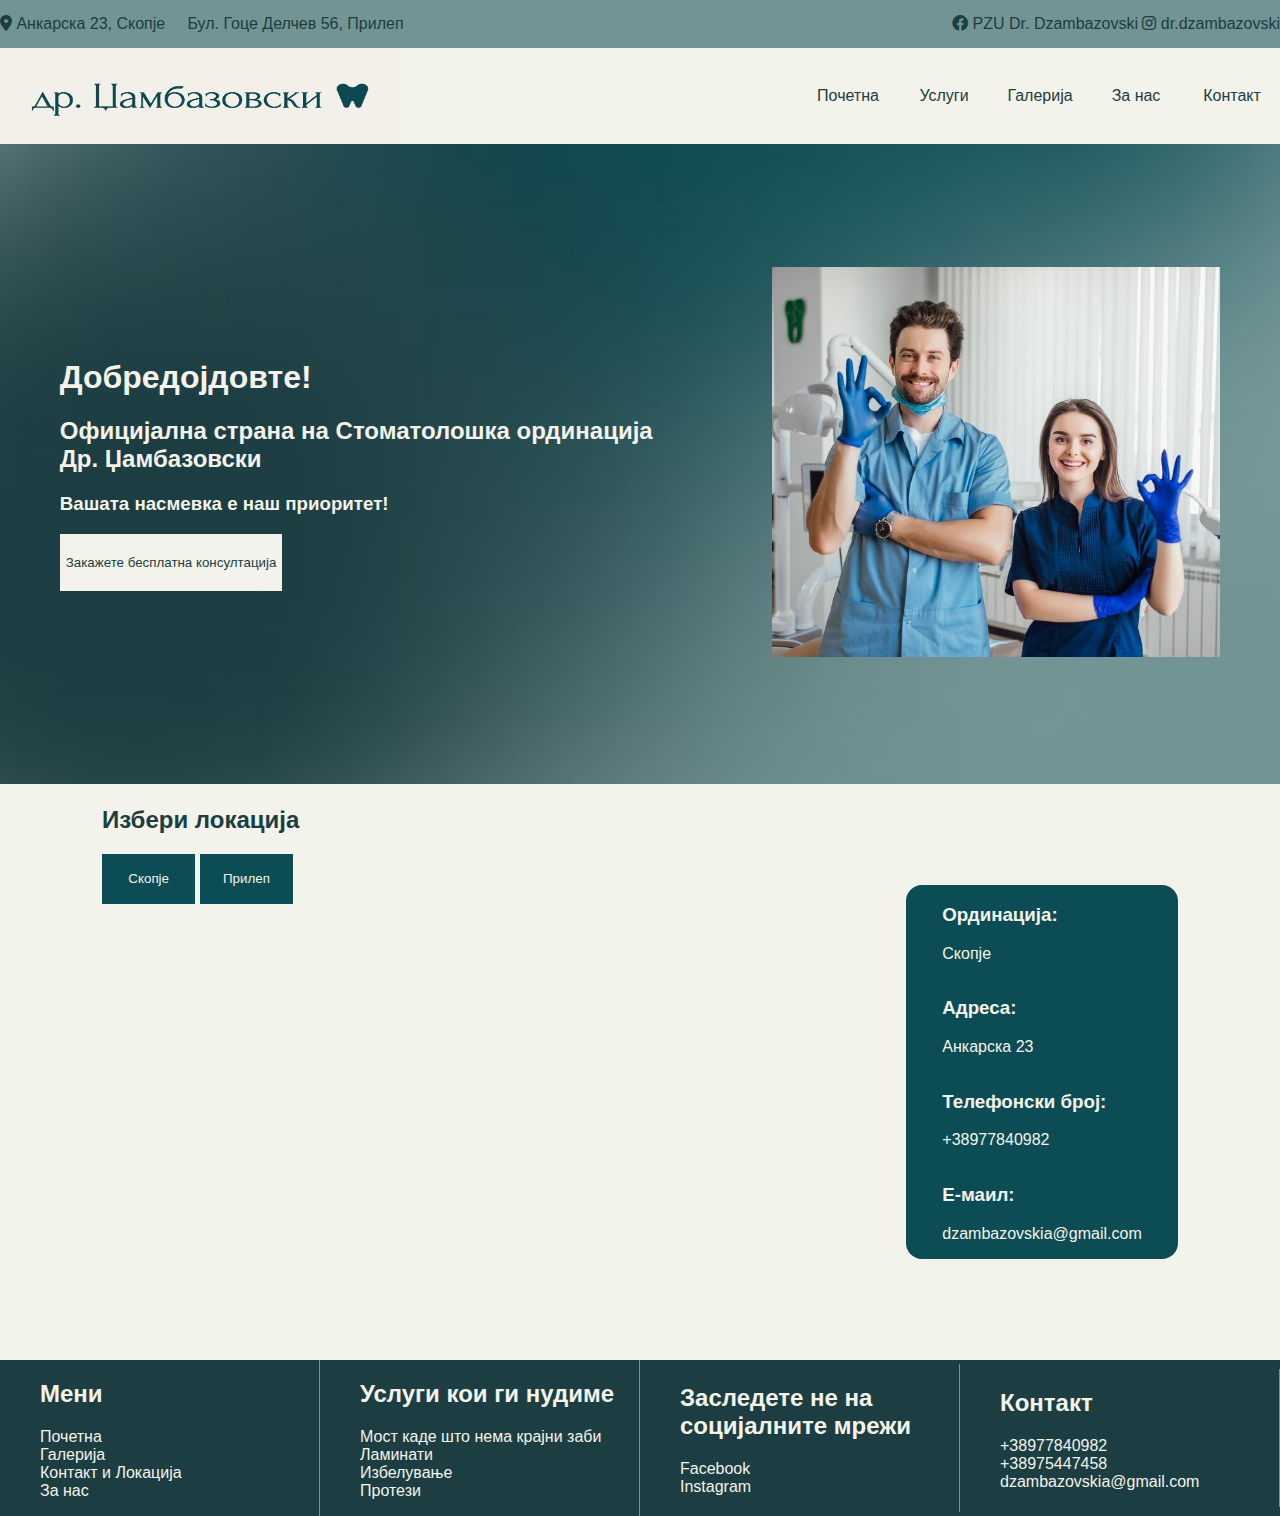
==== index.html @ 30992ef8 "Add files via upload" ====
<!DOCTYPE html>
<html lang="en">
<head>
    <meta charset="UTF-8">
    <title>Др. Џамбазовски</title>
    <meta name="viewport" content="width=device-width, initial-scale=1.0">
    <link rel="stylesheet" href="style/index-stylesheet.css">
    <script src="script/script.js"></script>
    <link href="https://cdnjs.cloudflare.com/ajax/libs/font-awesome/6.0.0/css/all.min.css" rel="stylesheet">

</head>
<body>


<div id="header">

    <div class="top-line">

        <div class="top-line-left">

            <a> <i class="fa-solid fa-location-dot"></i>&nbsp;Анкарска 23, Скопје &nbsp;</a><a> &nbsp; Бул. Гоце Делчев 56, Прилеп</a>
        </div>

        <div class="top-line-right">
            <a href="https://www.facebook.com/p/PZU-Dr-Dzambazovski-100084853701404/?locale=mk_MK" target="_blank"><i class="fab fa-facebook"></i> PZU Dr. Dzambazovski</a>
            <a href="https://www.instagram.com/dr.dzambazovski/" target="_blank"><i class="fab fa-instagram" ></i> dr.dzambazovski</a>
        </div>

    </div>

    <div class="second-line">

        <img src="images/Logo-01.jpg" alt="" id="logo" onclick="openIndex()">


            <div class="hamburger" id="hamburger-icon" onclick="myFunction()"  href="sc:void(0);" >
                <div class="bar"></div>
                <div class="bar"></div>
                <div class="bar"></div>
            </div>


            <ul id="main-nav">
                <li class="main-list"><a href="index.html">Почетна</a></li>
                <li class="main-list" id="uslugi"><a href="services.html">Услуги</a>

                    <ul class="dropdown">
                        <li><a href="uslugi/usluga-1.html">Мост каде што нема крајни заби</a></li>
                        <li><a href="uslugi/usluga-2.html">Ламинати</a></li>
                        <li><a href="uslugi/usluga-3.html">Протези</a></li>
                        <li><a href="uslugi/usluga-4.html">Избелување</a></li>
                    </ul>


                </li>

                <li class="main-list"><a href="gallery.html">Галерија</a></li>
                <li class="main-list"><a href="about.html">За нас</a></li>
                <li class="main-list"><a href="contact.html">Контакт</a></li>

            </ul>

        </div>

        <div id="mobile-menu"></div>

</div>



<div id="home">

    <div class="welcome-container">

        <h1>Добредојдовте!</h1>
        <h2>Официјална страна на Стоматолошка ординација <br> Др. Џамбазовски</h2>
        <h3>Вашата насмевка е наш приоритет!</h3>
        <button class="call-now" onclick="makeCall()">
            <a>Закажете бесплатна консултација</a>
        </button>

    </div>

    <div class="image-container">

        <img src="images/how-long-does-a-dentist-appointment-take.jpg" class="home-image">

    </div>



</div>



<div id="contact">



    <div class="location-container">

        <h2>Избери локација</h2>

        <div class="btn-container">
            <button onclick="locationSK()">Скопје</button>
            <button onclick="locationPP()">Прилеп</button>
        </div>

        <iframe id="sk-frame" src="https://www.google.com/maps/embed?pb=!1m18!1m12!1m3!1d11774.780570472481!2d21.392103736362266!3d41.99795772629826!2m3!1f0!2f0!3f0!3m2!1i1024!2i768!4f13.1!3m3!1m2!1s0x6c0dddbd261fe607%3A0xd615f4221bd98d5e!2z0JTRgC4g0I_QsNC80LHQsNC30L7QstGB0LrQuCAtIERyLiBEemFtYmF6b3Zza2k!5e0!3m2!1smk!2smk!4v1733450276467!5m2!1smk!2smk" width="600" height="450" style="border:0;" allowfullscreen="" loading="lazy" referrerpolicy="no-referrer-when-downgrade"></iframe>
        <iframe id = "pp-frame" src="https://www.google.com/maps/embed?pb=!1m18!1m12!1m3!1d3279.204169083656!2d21.54599161709484!3d41.34402980291249!2m3!1f0!2f0!3f0!3m2!1i1024!2i768!4f13.1!3m3!1m2!1s0x1356ebe0de86137b%3A0x214aff6a3c29fbca!2z0JTRgC4g0I_QsNC80LHQsNC30L7QstGB0LrQuCAtIERyLiBEemFtYmF6b3Zza2k!5e0!3m2!1smk!2smk!4v1733450607750!5m2!1smk!2smk" width="600" height="450" style="border:0;" allowfullscreen="" loading="lazy" referrerpolicy="no-referrer-when-downgrade"></iframe>
    </div>

    <div id="info-sk" class="info" style="display: grid; justify-content: center; align-items: center;">
        <div>
        <h3>Ординација:</h3>
        <p>Скопје</p>
        </div>
        <div>
        <h3>Адреса:</h3>
        <p>Анкарска 23</p>
        </div>
        <div>
        <h3>Телефонски број:</h3>
        <p class="tel" onclick="makeCall()">+38977840982</p>
        </div>
        <div>
        <h3>Е-маил:</h3>
        <p>dzambazovskia@gmail.com</p>
        </div>
    </div>

    <div id="info-pp" class="info" style="display: none; justify-content: center; align-items: center;">
        <div>
            <h3>Ординација:</h3>
            <p>Прилеп</p>
        </div>
        <div>
            <h3>Адреса:</h3>
            <p>Булевар Гоце Делчев 56</p>
        </div>
        <div>
            <h3>Телефонски број:</h3>
            <p class="tel" onclick="makeCall()">+38975447458</p>
        </div>
        <div>
            <h3>Е-маил:</h3>
            <p>dzambazovskia@gmail.com</p>
        </div>
    </div>




</div>

<div id="footer">

    <div class="footer-menu">

        <ul>
            <h2>Мени</h2>
            <li>
                <a href="index.html">Почетна</a>
            </li>
            <li>
                <a href="gallery.html">Галерија</a>
            </li>
            <li>
                <a href="contact.html">Контакт и Локација</a>
            </li>
            <li>
                <a href="about.html">За нас</a>
            </li>
        </ul>
    </div>

    <div class="footer-menu">

        <ul>
            <h2>Услуги кои ги нудиме</h2>
            <li>
                <a href="services/service-1.html">Мост каде што нема крајни заби</a>
            </li>
            <li>
                <a href="services/service-2.html">Ламинати</a>
            </li>
            <li>
                <a href="services/service-4.html">Избелување</a>
            </li>
            <li>
                <a href="services/service-3.html">Протези</a>
            </li>
        </ul>

    </div>

    <div class="footer-menu">

        <ul>
            <h2>Заследете не на <br>социјалните мрежи</h2>
            <li>
                <a href="https://www.facebook.com/p/PZU-Dr-Dzambazovski-100084853701404/?locale=mk_MK" target="_blank">Facebook</a>
            </li>
            <li>
                <a href="https://www.instagram.com/dr.dzambazovski/" target="_blank">Instagram</a>
            </li>
        </ul>
    </div>

    <div class="footer-menu">

        <ul>
            <h2>Контакт</h2>
            <li onclick="makeCall()">
                +38977840982
            </li>
            <li onclick="makeCall()">
                +38975447458
            </li>
            <li>
                dzambazovskia@gmail.com
            </li>
        </ul>
    </div>

</div>


</body>
</html>
---- style/index-stylesheet.css ----
body{
    margin:0;
    border: 0;
    padding:0;

    font-family:   'Arial', sans-serif;
}

#header{
    width: 100%;
    position: sticky;
    z-index: 1000;
    display: flex;
    flex-direction: column;
    height: 9em;
    top: 0;
}

#mobile-menu{
    display: none;
}

.top-line{
    height: 3em;
    display: flex;
    justify-content: space-between;
    align-items: center;
    background-color: #729494;
    color: #1C3D41;
}
.top-line a{
    color: #1C3D41;
    text-decoration: none;
    cursor: pointer;
}
.top-line a:visited{
    color: #1C3D41;
}

.second-line{
    display: flex;
    flex-direction: row;
    justify-content: space-between;
    height: 6em;
    background-color: #f3f3eb;
}

#logo{
    width: 25em;
    height: auto;
}


#main-nav{
    margin: 0;
    padding: 0;
    display: flex;
    flex-direction: row;
    align-items: center;
    justify-content: center;
    list-style: none;
    flex-wrap: wrap;
    height: 100%;
    width: 30em;

}

.main-list{
    flex: 1;
    height: 100%;
    display: flex;
    flex-wrap: wrap;
    align-items: center;
    justify-content: center;
    text-align: center;
}

.main-list:hover{
    background-color: #729494;
}

.main-list a{
    flex: 1;
    display: flex;
    align-items: center;
    justify-content: center;
    text-decoration: none;
    color: #1C3D41;
    height: 100%;
}
.dropdown{
    display: none;
}

.hamburger{
    display: none;
    cursor: pointer;
}

#home{
    width: 100%;
    height: 40em;
    display: flex;
    justify-content: space-around;
    align-items: center;
    background-image: url("../images/5.jpg");
    background-repeat: no-repeat;
    background-size: cover;
    color: #f3f3eb;
}

.home-image{
    width: 28em;
    height: auto;
}

.call-now{
    height: 4.3em;
    background-color: #f3f3eb;
    cursor: pointer;
    border: none;
}

.call-now a{
    color: #1C3D41;
    text-decoration: none;
}
.call-now:hover{
    background-color: #729494;
}

#contact{
    height: 36em;
    display: flex;
    justify-content: space-around;
    align-items: center;
    background-color: #f3f3eb;
    color: #1C3D41;
}

.info{
    display: flex;
    flex-direction: column;
    align-items: center;
    background-color: #0c4c54;
    width: 17em;
    color: #f3f3eb;
    border-radius: 1em;
}

.btn-container button{
    border: none;
    background-color: #0c4c54;
    color: #f3f3eb;
    height: 3.8em;
    width: 7em;
}
.btn-container button:hover{
    background-color: #729494;
}

#footer{
    width: 100%;
    height: auto;
    display: flex;
    align-items: center;
    flex-direction: row;
    background-color: #1C3D41;
    flex-wrap: wrap;

}

.footer-menu{
    color: #f3f3eb;
    flex: 1;
    height: 100%;
    border-right: 1px solid #729494;
}

.footer-menu ul{
    list-style: none;
}

#footer a{
    color: #f3f3eb;
    text-decoration: none;
    cursor: pointer;
}
#footer a:visited{
    color: #f3f3eb;
}


@media(max-width: 767px) {
    .image-container{
        display: none;
    }

    .top-line-right{
        display: flex;
        flex-direction: column;
        align-items: end;
    }

    .top-line-left{
        display: flex;
        flex-direction: column;
        justify-content: center;
        align-items: start;
        font-size: 0.9em;
    }

    .top-line a{
        font-weight: bold;
        font-size: 0.8em;
    }



    #home{
        display: flex !important;
        justify-content: center !important;
        align-items: center !important;
        height: 35em;
    }

    .welcome-container{
        padding-left: 2em;
    }

    #contact{
        display: flex;
        flex-direction: column;
        justify-content: start;
        align-items: center;
        height: 40em;
    }

    .second-line{
        position: relative;
        display: flex;
        flex-direction: row;
        align-items: center;
        justify-content: space-between;
    }

    #main-nav{
        display: none;
    }

    .main-list:hover{
        background-color: #f3f3eb;
    }

    #logo{
        width: 20em;
        height: auto;
    }

    .hamburger{
        display: flex;
        align-items: center;
        justify-content: center;
        flex-direction: column;
        height: 3em;
        width: 3em;
        color: #1C3D41;
        margin-right: 1em;
    }

    .hamburger .bar {
        width: 30px;
        height: 3px;
        background-color: #333;
        margin: 5px 0;
    }



    #info-sk{

        grid-template-columns: repeat(2, 1fr) !important;
        height: 15em;
        width: 90%;

    }

    #info-sk div{
        flex: 1;
        font-size: 0.9em;
        display: flex;
        align-items: center;
        justify-content: center;
        flex-direction: column;
    }

    #info-pp{
        grid-template-columns: repeat(2, 1fr) !important;
        height: 15em;
        width: 90%;

    }

    .info p{
        color: #f3f3eb;
    }

    .info p:visited{
        color: #f3f3eb;
    }

    #info-pp div{
        flex: 1;
        font-size: 0.9em;
        display: flex;
        align-items: center;
        justify-content: center;
        flex-direction: column;
    }


    iframe{
        height: 10em;
        width: 100%;
    }

    .location-container{
        height: 20em;
        width: 90%;
    }
    
}

@media (max-width: 970px) {

    #footer{
        height: 44em;
        display: flex !important;
        flex-direction: column !important;
        flex-wrap: wrap;
        align-items: center !important;
    }

    .footer-menu{
        flex: 1;
        width: 100%;
        display: flex;
        flex-direction: column;
        justify-content: center;
        align-items: start;
    }
}
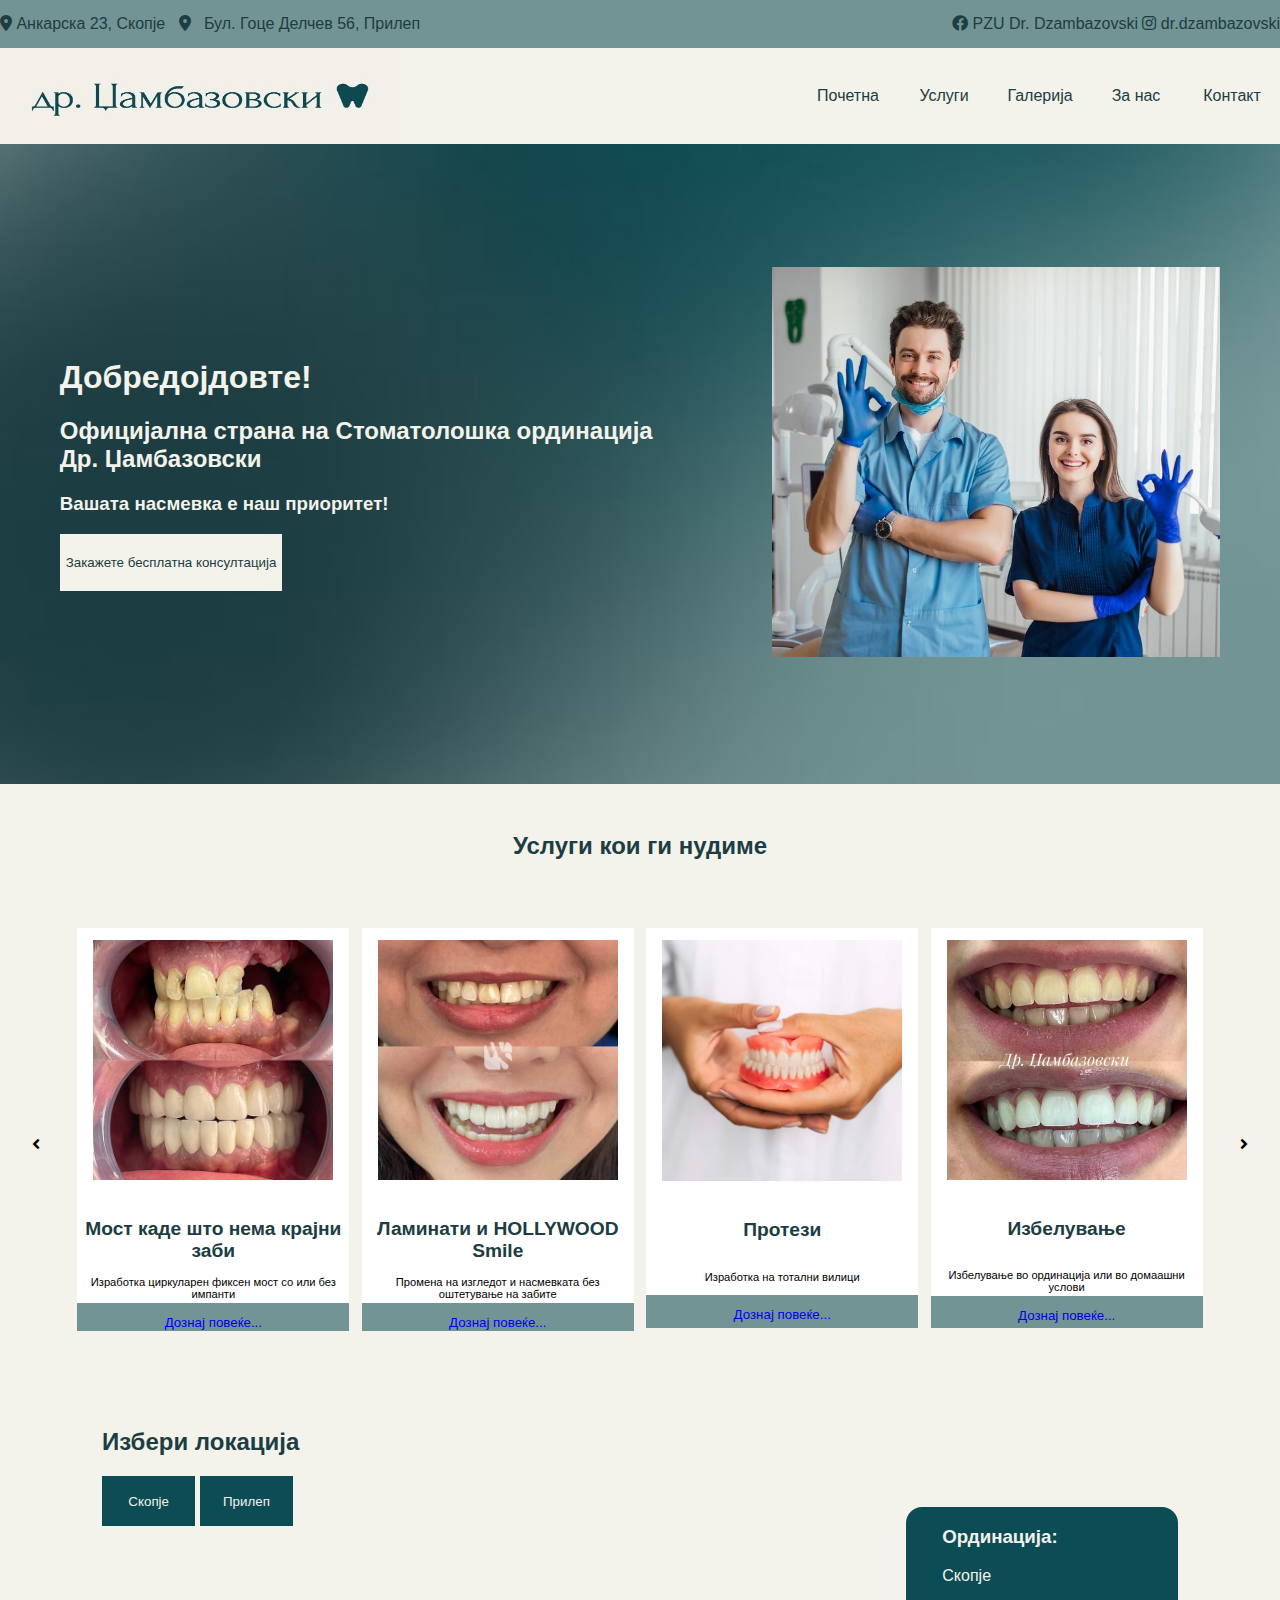
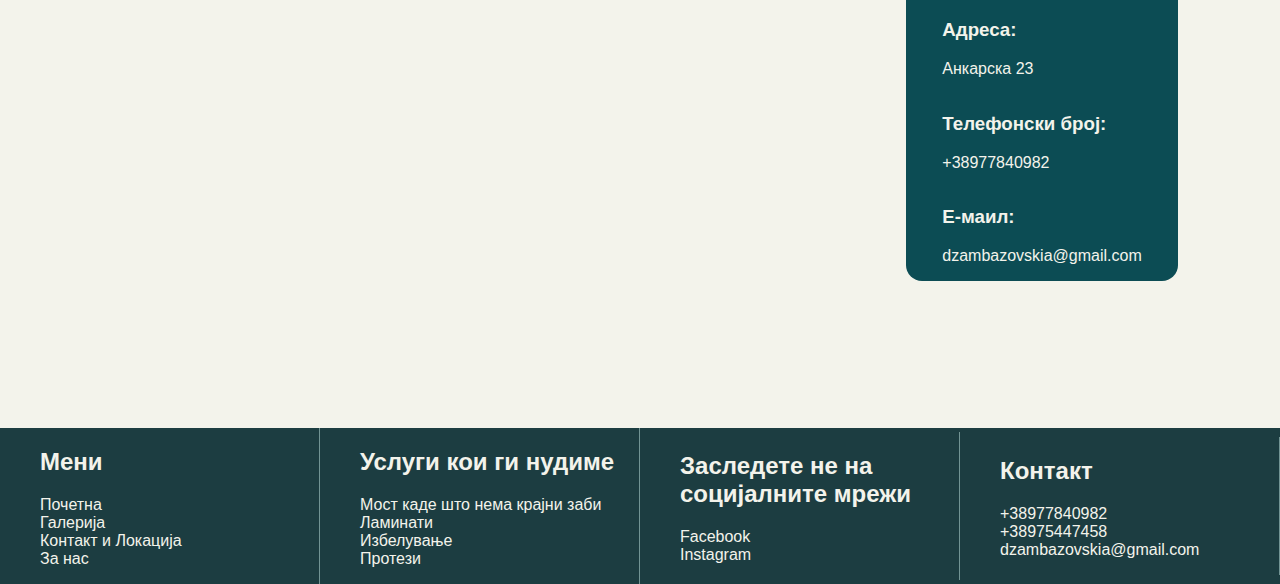
==== commit dfaebf8a: "Add files via upload" ====
--- a/index.html
+++ b/index.html
@@ -7,6 +7,7 @@
     <link rel="stylesheet" href="style/index-stylesheet.css">
     <script src="script/script.js"></script>
     <link href="https://cdnjs.cloudflare.com/ajax/libs/font-awesome/6.0.0/css/all.min.css" rel="stylesheet">
+    <link rel="stylesheet" href="https://cdnjs.cloudflare.com/ajax/libs/font-awesome/5.15.4/css/all.min.css" />
 
 </head>
 <body>
@@ -18,7 +19,7 @@
 
         <div class="top-line-left">
 
-            <a> <i class="fa-solid fa-location-dot"></i>&nbsp;Анкарска 23, Скопје &nbsp;</a><a> &nbsp; Бул. Гоце Делчев 56, Прилеп</a>
+            <a> <i class="fa-solid fa-location-dot"></i>&nbsp;Анкарска 23, Скопје &nbsp;</a><a> <i class="fa-solid fa-location-dot"></i> &nbsp; Бул. Гоце Делчев 56, Прилеп</a>
         </div>
 
         <div class="top-line-right">
@@ -45,10 +46,10 @@
                 <li class="main-list" id="uslugi"><a href="services.html">Услуги</a>
 
                     <ul class="dropdown">
-                        <li><a href="uslugi/usluga-1.html">Мост каде што нема крајни заби</a></li>
-                        <li><a href="uslugi/usluga-2.html">Ламинати</a></li>
-                        <li><a href="uslugi/usluga-3.html">Протези</a></li>
-                        <li><a href="uslugi/usluga-4.html">Избелување</a></li>
+                        <li><a href="services/service-1.html">Мост каде што нема крајни заби</a></li>
+                        <li><a href="services/service-2.html">Ламинати</a></li>
+                        <li><a href="services/service-3.html">Протези</a></li>
+                        <li><a href="services/service-4.html">Избелување</a></li>
                     </ul>
 
 
@@ -92,6 +93,47 @@
 </div>
 
 
+<div id="index-sercives">
+
+    <h2>Услуги кои ги нудиме</h2>
+
+    <div id="services-wrapper">
+        <i id="left" class="fa-solid  fas fa-angle-left"></i>
+    <div id="services-container">
+
+        <div class="card">
+            <img src="images/most.jpg">
+            <h2>Мост каде што нема крајни заби</h2>
+            <p>Изработка циркуларен фиксен мост со или без импанти</p>
+            <button><a href="services/service-1.html">Дознај повеќе...</a></button>
+        </div>
+
+        <div class="card">
+            <img src="images/laminati.jpg">
+            <h2>Ламинати и HOLLYWOOD Smile</h2>
+            <p>Промена на изгледот и насмевката без оштетување на забите</p>
+            <button><a  href="services/service-2.html">Дознај повеќе...</a></button>
+        </div>
+
+        <div class="card">
+            <img src="images/vilica.png">
+            <h2>Протези</h2>
+            <p>Изработка на тотални вилици</p>
+            <button><a  href="services/service-3.html">Дознај повеќе...</a></button>
+        </div>
+
+        <div class="card">
+            <img src="images/izbeluvanje.jpg">
+            <h2>Избелување</h2>
+            <p>Избелување во ординација или во домаашни услови</p>
+            <button><a  href="services/service-4.html">Дознај повеќе...</a></button>
+        </div>
+
+        </div>
+        <i id="right" class="fa-solid fas fa-angle-right"></i>
+    </div>
+</div>
+
 
 <div id="contact">
 
--- a/style/index-stylesheet.css
+++ b/style/index-stylesheet.css
@@ -133,12 +133,13 @@
 }
 
 #contact{
-    height: 36em;
+    height: auto;
     display: flex;
     justify-content: space-around;
     align-items: center;
     background-color: #f3f3eb;
     color: #1C3D41;
+    padding-bottom: 3em;
 }
 
 .info{
@@ -231,13 +232,7 @@
         padding-left: 2em;
     }
 
-    #contact{
-        display: flex;
-        flex-direction: column;
-        justify-content: start;
-        align-items: center;
-        height: 40em;
-    }
+
 
     .second-line{
         position: relative;
@@ -249,6 +244,18 @@
 
     #main-nav{
         display: none;
+    }
+
+    .main-list{
+        width: 100%;
+        display: flex;
+        justify-content: center;
+        align-items: center;
+        flex-wrap: wrap;
+    }
+    .main-list a{
+        flex: 1;
+        width: 100%;
     }
 
     .main-list:hover{
@@ -280,57 +287,7 @@
 
 
 
-    #info-sk{
-
-        grid-template-columns: repeat(2, 1fr) !important;
-        height: 15em;
-        width: 90%;
-
-    }
-
-    #info-sk div{
-        flex: 1;
-        font-size: 0.9em;
-        display: flex;
-        align-items: center;
-        justify-content: center;
-        flex-direction: column;
-    }
-
-    #info-pp{
-        grid-template-columns: repeat(2, 1fr) !important;
-        height: 15em;
-        width: 90%;
-
-    }
-
-    .info p{
-        color: #f3f3eb;
-    }
-
-    .info p:visited{
-        color: #f3f3eb;
-    }
-
-    #info-pp div{
-        flex: 1;
-        font-size: 0.9em;
-        display: flex;
-        align-items: center;
-        justify-content: center;
-        flex-direction: column;
-    }
-
-
-    iframe{
-        height: 10em;
-        width: 100%;
-    }
-
-    .location-container{
-        height: 20em;
-        width: 90%;
-    }
+
     
 }
 
@@ -352,6 +309,181 @@
         justify-content: center;
         align-items: start;
     }
-}
-
-
+
+    #info-sk{
+        grid-template-columns: repeat(2, 1fr) !important;
+        height: 10em;
+        width: 90%;
+    }
+
+    .info h3{
+        font-size: 1.2em;
+        margin: 0;
+        padding: 0;
+    }
+
+    #info-sk div{
+        flex: 1;
+        font-size: 0.9em;
+        display: flex;
+        align-items: center;
+        justify-content: center;
+        flex-direction: column;
+    }
+
+    #info-pp{
+        grid-template-columns: repeat(2, 1fr) !important;
+        height: 10em;
+        width: 90%;
+
+    }
+
+    .info p{
+        color: #f3f3eb;
+        margin: 6px 0 6px 0;
+        padding: 0;
+        font-size: 0.95em;
+    }
+
+    .info p:visited{
+        color: #f3f3eb;
+    }
+
+    #info-pp div{
+        flex: 1;
+        font-size: 0.9em;
+        display: flex;
+        align-items: center;
+        justify-content: center;
+        flex-direction: column;
+    }
+
+
+    iframe{
+        height: 10em;
+        width: 100%;
+    }
+
+    .location-container{
+        height: 20em;
+        width: 90%;
+    }
+
+    #contact{
+        display: flex;
+        flex-direction: column;
+        justify-content: start;
+        align-items: center;
+        height: 40em;
+        padding-bottom: 0;
+    }
+}
+
+/*Uslugi index*/
+
+#index-sercives{
+    height: auto;
+    width: 100%;
+    background-color: #f3f3eb;
+    display: flex;
+    flex-direction: column;
+    align-items: center;
+}
+
+#services-container{
+    display: grid;
+    grid-template-columns: repeat(4,1fr);
+    place-items: center;
+    width: 100%;
+    margin-top: 3em;
+    margin-bottom: 5em;
+    place-items: center;
+}
+
+#index-sercives h2{
+    margin-top: 2em;
+    width: 100%;
+    text-align: center;
+    color: #1C3D41;
+}
+
+#services-wrapper{
+    width: 100%;
+    display: flex;
+    flex-direction: row;
+    justify-content: space-around;
+    align-items: center;
+}
+
+
+.card{
+    width: 17em;
+    height: 25em;
+    background-color: white;
+    display: flex;
+    flex-direction: column;
+    align-items: center;
+}
+
+.card img{
+    padding-top: 12px;
+    width: 15em;
+    height: auto;
+}
+
+.card h2{
+    height: 1.6em;
+    font-size: 1.2em;
+    text-align: center;
+}
+
+.card p{
+    font-size: 0.7em;
+    height: 1.4em;
+    text-align: center;
+    padding: 0 3px 0 3px;
+}
+
+.card a{
+    text-decoration: none;
+    width: 100%;
+    height: 100%;
+    flex: 1;
+    text-align: center;
+    padding-top: 0.8em;
+}
+
+.card a:visited{
+    color: white;
+}
+
+.card button{
+    bottom: 0;
+    width: 100%;
+    height: 3em;
+    border: none;
+    background-color: #729494;
+    color: white;
+    cursor: pointer;
+    display: flex;
+    flex-wrap: wrap;
+}
+
+#left{
+    width: 5em;
+    display: flex;
+    align-items: center;
+    justify-content: center;
+}
+#right{
+    width: 5em;
+    display: flex;
+    align-items: center;
+    justify-content: center;
+}
+
+
+
+
+
+
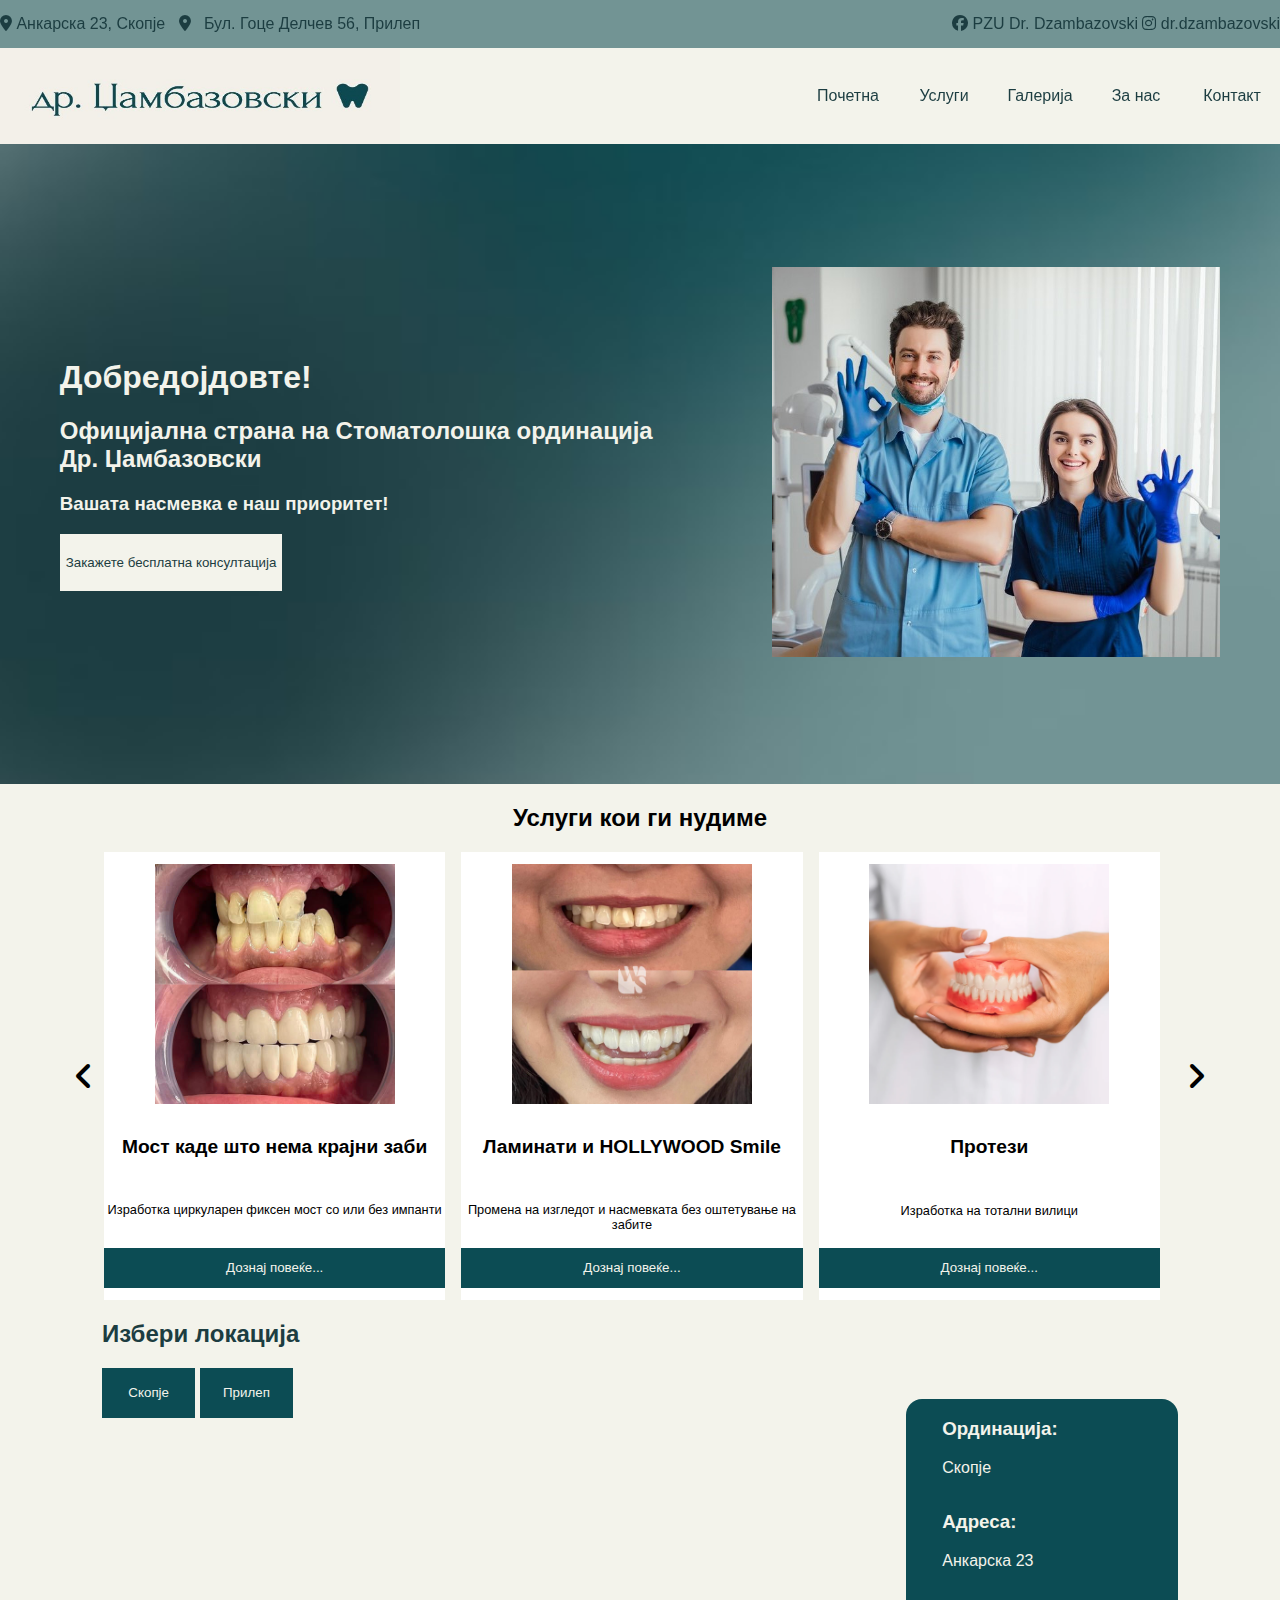
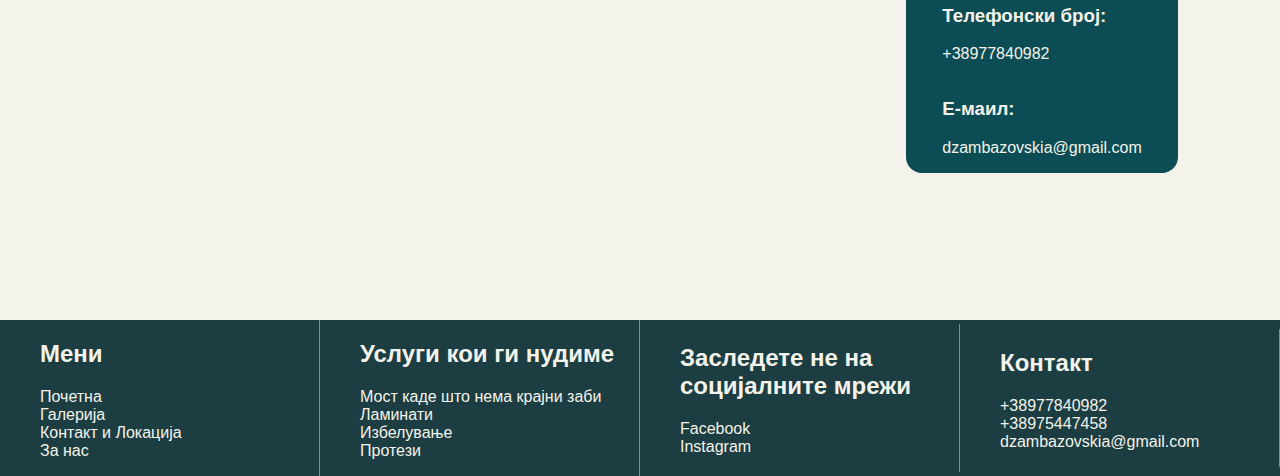
==== commit b737a238: "Add files via upload" ====
--- a/index.html
+++ b/index.html
@@ -8,6 +8,8 @@
     <script src="script/script.js"></script>
     <link href="https://cdnjs.cloudflare.com/ajax/libs/font-awesome/6.0.0/css/all.min.css" rel="stylesheet">
     <link rel="stylesheet" href="https://cdnjs.cloudflare.com/ajax/libs/font-awesome/5.15.4/css/all.min.css" />
+    <link rel="stylesheet" href="https://cdnjs.cloudflare.com/ajax/libs/font-awesome/6.5.1/css/all.min.css">
+
 
 </head>
 <body>
@@ -98,9 +100,9 @@
     <h2>Услуги кои ги нудиме</h2>
 
     <div id="services-wrapper">
-        <i id="left" class="fa-solid  fas fa-angle-left"></i>
-    <div id="services-container">
-
+        <i id="left" class="fa-solid  fas fa-angle-left" onclick="moveCarousel('left')"></i>
+
+        <div class="services-list">
         <div class="card">
             <img src="images/most.jpg">
             <h2>Мост каде што нема крајни заби</h2>
@@ -128,9 +130,10 @@
             <p>Избелување во ординација или во домаашни услови</p>
             <button><a  href="services/service-4.html">Дознај повеќе...</a></button>
         </div>
-
-        </div>
-        <i id="right" class="fa-solid fas fa-angle-right"></i>
+        </div>
+
+
+        <i id="right" class="fa-solid fas fa-angle-right" onclick="moveCarousel('right')"></i>
     </div>
 </div>
 
--- a/style/index-stylesheet.css
+++ b/style/index-stylesheet.css
@@ -382,108 +382,109 @@
 /*Uslugi index*/
 
 #index-sercives{
-    height: auto;
-    width: 100%;
+    width: 100%;
+    height: auto;
     background-color: #f3f3eb;
     display: flex;
     flex-direction: column;
-    align-items: center;
-}
-
-#services-container{
-    display: grid;
-    grid-template-columns: repeat(4,1fr);
-    place-items: center;
-    width: 100%;
-    margin-top: 3em;
-    margin-bottom: 5em;
-    place-items: center;
-}
-
-#index-sercives h2{
-    margin-top: 2em;
-    width: 100%;
+    justify-content: center;
+    align-items: center;
+    overflow: hidden;
+}
+
+#services-wrapper{
+    display: flex;
+    flex-direction: row;
+    align-items: center;
+    justify-content: space-between;
+    width: 90%;
+    position: relative;
+    overflow: hidden;
+}
+#services-wrapper i{
+    font-size: 2rem;
+    cursor: pointer;
+    user-select: none;
+    margin: 0 10px;
     text-align: center;
-    color: #1C3D41;
-}
-
-#services-wrapper{
-    width: 100%;
+    display: flex;
+    justify-content: center;
+    align-items: center;
+    z-index: 2;
+}
+
+.services-list{
+    width: 100%;
+    transition: transform 0.4s ease-in-out;
+    user-select: none;
+    gap: 1rem;
+    overflow: hidden;
     display: flex;
     flex-direction: row;
     justify-content: space-around;
-    align-items: center;
 }
 
 
 .card{
-    width: 17em;
-    height: 25em;
+    flex: 0 0 calc(33.33% - 1rem);
+    height: 28em;
     background-color: white;
     display: flex;
     flex-direction: column;
-    align-items: center;
+    justify-content: center;
+    align-items: center;
+    box-sizing: border-box;
+
+
 }
 
 .card img{
-    padding-top: 12px;
     width: 15em;
     height: auto;
 }
+.card p{
+    height: 2em;
+    font-size: 0.8em;
+    text-align: center;
+}
 
 .card h2{
-    height: 1.6em;
+    height: 2em;
     font-size: 1.2em;
+    padding: 0.4em;
+    display: flex;
+    align-items: center;
+    justify-content: center;
     text-align: center;
 }
 
-.card p{
-    font-size: 0.7em;
-    height: 1.4em;
-    text-align: center;
-    padding: 0 3px 0 3px;
+.card button{
+    width: 100%;
+    height: 3em;
+    background-color: #0c4c54;
+    border: none;
+    margin-top: 0.5em;
+}
+.card button:hover{
+    background-color: #729494;
 }
 
 .card a{
+    color: #f3f3eb;
     text-decoration: none;
-    width: 100%;
-    height: 100%;
-    flex: 1;
-    text-align: center;
-    padding-top: 0.8em;
-}
-
+}
 .card a:visited{
-    color: white;
-}
-
-.card button{
-    bottom: 0;
-    width: 100%;
-    height: 3em;
-    border: none;
-    background-color: #729494;
-    color: white;
-    cursor: pointer;
-    display: flex;
-    flex-wrap: wrap;
-}
-
-#left{
-    width: 5em;
-    display: flex;
-    align-items: center;
-    justify-content: center;
-}
-#right{
-    width: 5em;
-    display: flex;
-    align-items: center;
-    justify-content: center;
-}
-
-
-
-
-
-
+    color: #f3f3eb;
+}
+
+@media (max-width: 940px) {
+    .card {
+        flex: 0 0 calc(50% - 1rem); /* Show 2 cards on smaller screens */
+    }
+}
+
+@media (max-width: 650px) {
+    .card {
+        flex: 0 0 100%; /* Show 1 card on very small screens */
+    }
+}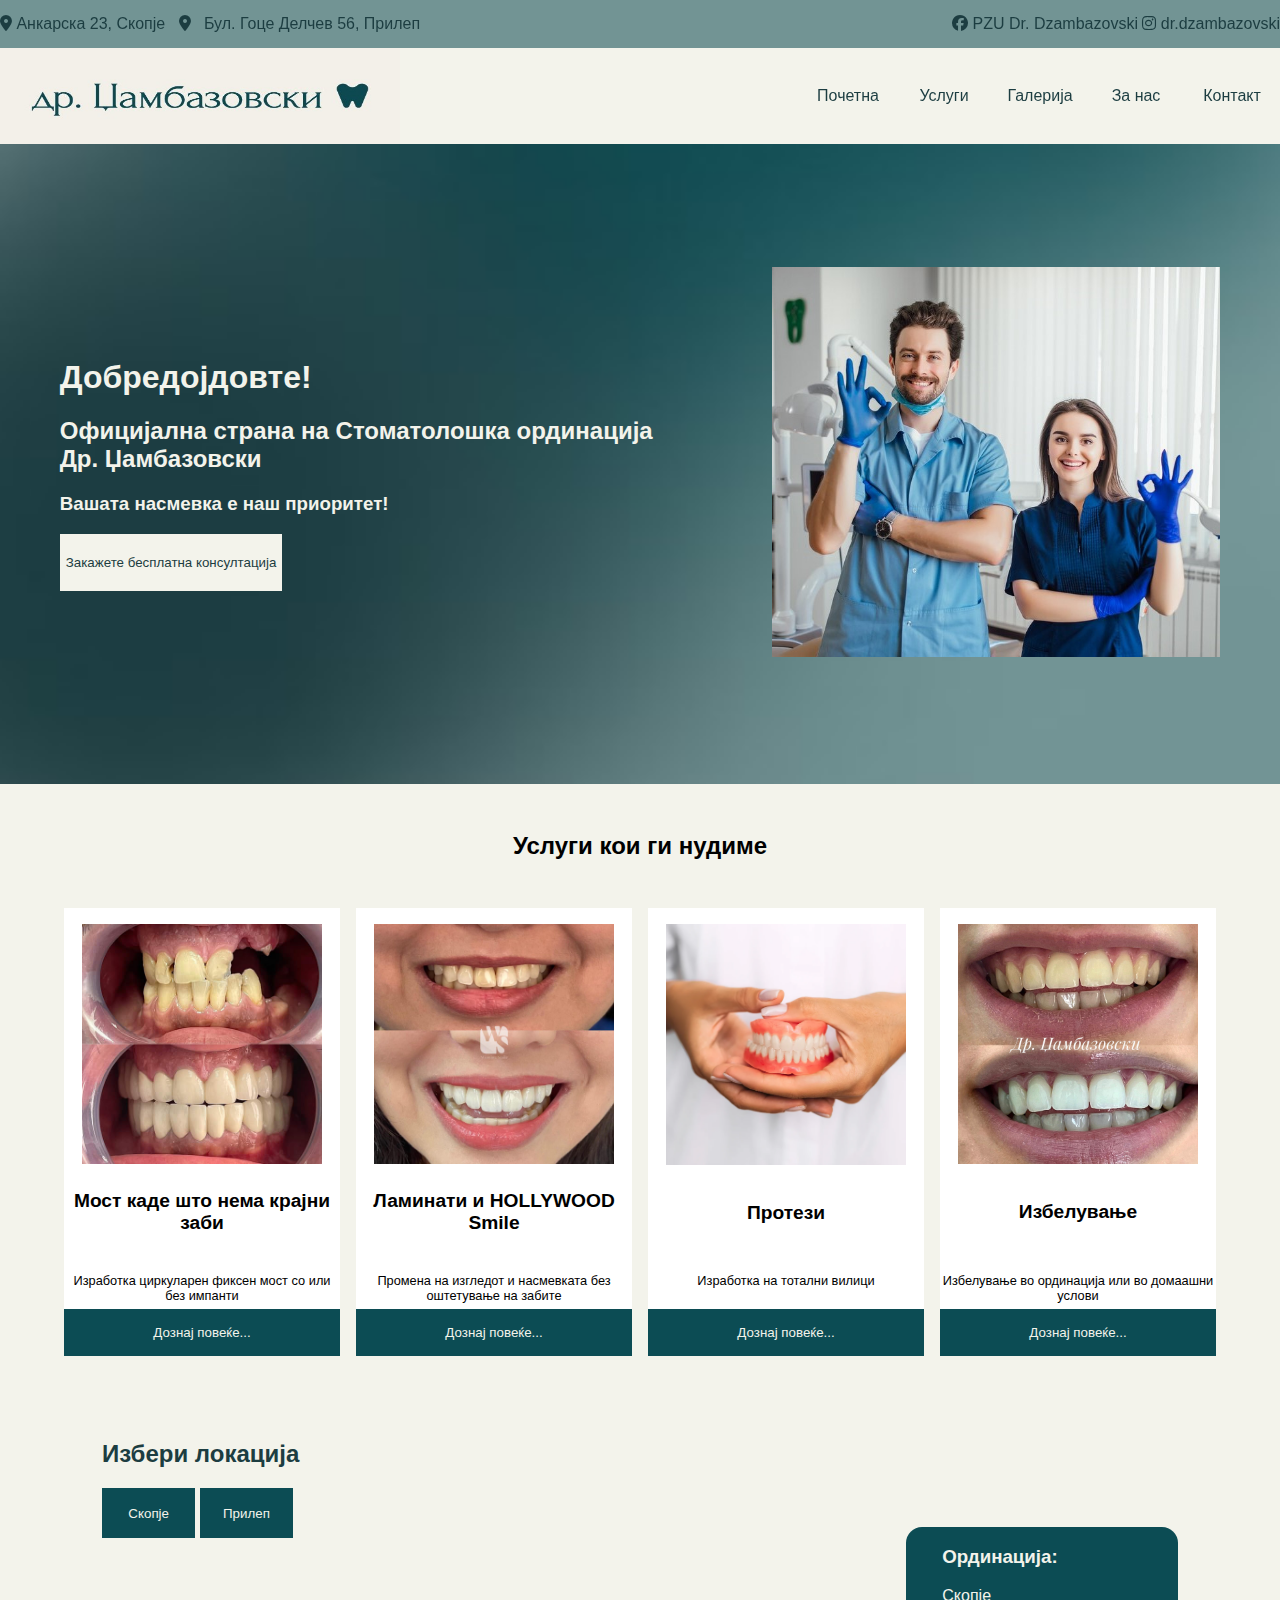
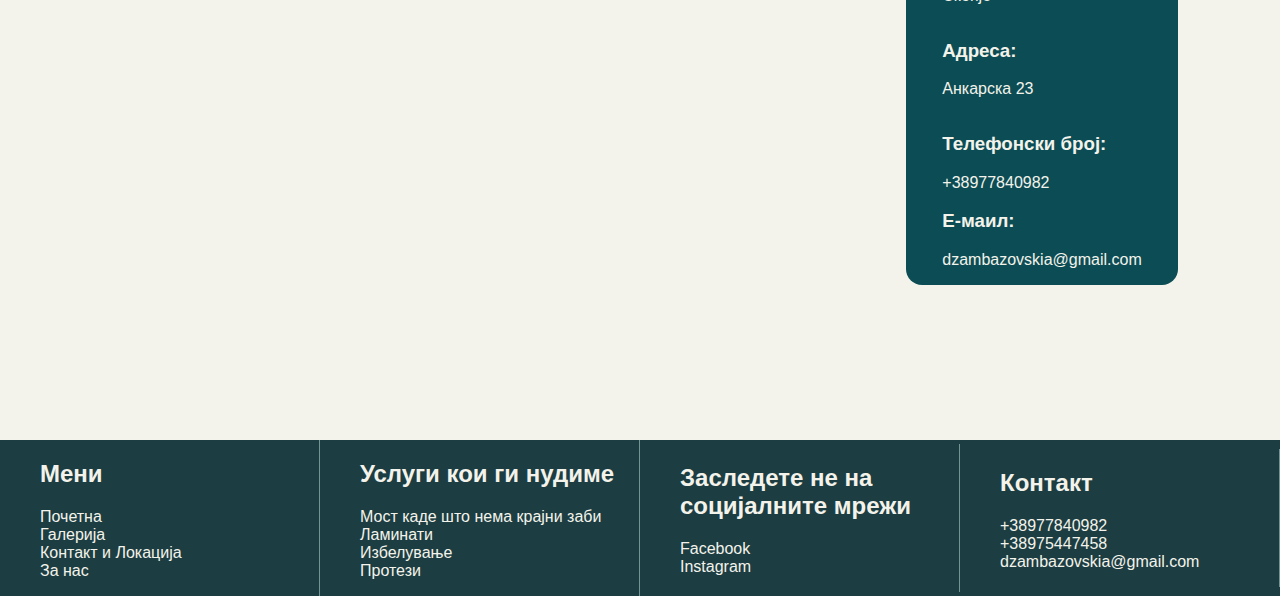
==== commit 839fefa9: "Add files via upload" ====
--- a/index.html
+++ b/index.html
@@ -103,28 +103,28 @@
         <i id="left" class="fa-solid  fas fa-angle-left" onclick="moveCarousel('left')"></i>
 
         <div class="services-list">
-        <div class="card">
+        <div class="card" onclick='openService("services/service-1.html")'>
             <img src="images/most.jpg">
             <h2>Мост каде што нема крајни заби</h2>
             <p>Изработка циркуларен фиксен мост со или без импанти</p>
             <button><a href="services/service-1.html">Дознај повеќе...</a></button>
         </div>
 
-        <div class="card">
+        <div class="card" onclick='openService("services/service-2.html")'>
             <img src="images/laminati.jpg">
             <h2>Ламинати и HOLLYWOOD Smile</h2>
             <p>Промена на изгледот и насмевката без оштетување на забите</p>
             <button><a  href="services/service-2.html">Дознај повеќе...</a></button>
         </div>
 
-        <div class="card">
+        <div class="card" onclick='openService("services/service-3.html")'>
             <img src="images/vilica.png">
             <h2>Протези</h2>
             <p>Изработка на тотални вилици</p>
             <button><a  href="services/service-3.html">Дознај повеќе...</a></button>
         </div>
 
-        <div class="card">
+        <div class="card" onclick='openService("services/service-4.html")'>
             <img src="images/izbeluvanje.jpg">
             <h2>Избелување</h2>
             <p>Избелување во ординација или во домаашни услови</p>
@@ -166,7 +166,7 @@
         </div>
         <div>
         <h3>Телефонски број:</h3>
-        <p class="tel" onclick="makeCall()">+38977840982</p>
+        <a class="tel" onclick="makeCall()">+38977840982</a>
         </div>
         <div>
         <h3>Е-маил:</h3>
@@ -185,7 +185,7 @@
         </div>
         <div>
             <h3>Телефонски број:</h3>
-            <p class="tel" onclick="makeCall()">+38975447458</p>
+            <a class="tel" onclick="makeCall()">+38975447458</a>
         </div>
         <div>
             <h3>Е-маил:</h3>
--- a/style/index-stylesheet.css
+++ b/style/index-stylesheet.css
@@ -377,6 +377,11 @@
         height: 40em;
         padding-bottom: 0;
     }
+
+    .tel:visited{
+        color: #f3f3eb;
+        cursor: pointer;
+    }
 }
 
 /*Uslugi index*/
@@ -400,6 +405,12 @@
     width: 90%;
     position: relative;
     overflow: hidden;
+    margin-bottom: 4em;
+}
+
+#index-sercives h2{
+    margin-top: 2em;
+    margin-bottom: 2em;
 }
 #services-wrapper i{
     font-size: 2rem;
@@ -407,10 +418,8 @@
     user-select: none;
     margin: 0 10px;
     text-align: center;
-    display: flex;
-    justify-content: center;
-    align-items: center;
     z-index: 2;
+    display: none;
 }
 
 .services-list{
@@ -419,14 +428,13 @@
     user-select: none;
     gap: 1rem;
     overflow: hidden;
-    display: flex;
-    flex-direction: row;
-    justify-content: space-around;
+    display: grid;
+    grid-template-columns: repeat(4, 1fr);
+
 }
 
 
 .card{
-    flex: 0 0 calc(33.33% - 1rem);
     height: 28em;
     background-color: white;
     display: flex;
@@ -441,15 +449,17 @@
 .card img{
     width: 15em;
     height: auto;
+    margin-top: 1em;
 }
 .card p{
-    height: 2em;
+    height: 1em;
     font-size: 0.8em;
+    padding-bottom: 0.3em;
     text-align: center;
 }
 
 .card h2{
-    height: 2em;
+    height: 0.2em;
     font-size: 1.2em;
     padding: 0.4em;
     display: flex;
@@ -460,7 +470,7 @@
 
 .card button{
     width: 100%;
-    height: 3em;
+    height: 4em;
     background-color: #0c4c54;
     border: none;
     margin-top: 0.5em;
@@ -478,13 +488,13 @@
 }
 
 @media (max-width: 940px) {
-    .card {
-        flex: 0 0 calc(50% - 1rem); /* Show 2 cards on smaller screens */
+    .services-list {
+        grid-template-columns: repeat(2, 1fr);
     }
 }
 
 @media (max-width: 650px) {
-    .card {
-        flex: 0 0 100%; /* Show 1 card on very small screens */
+    .services-list {
+        grid-template-columns: repeat(1, 1fr);
     }
 }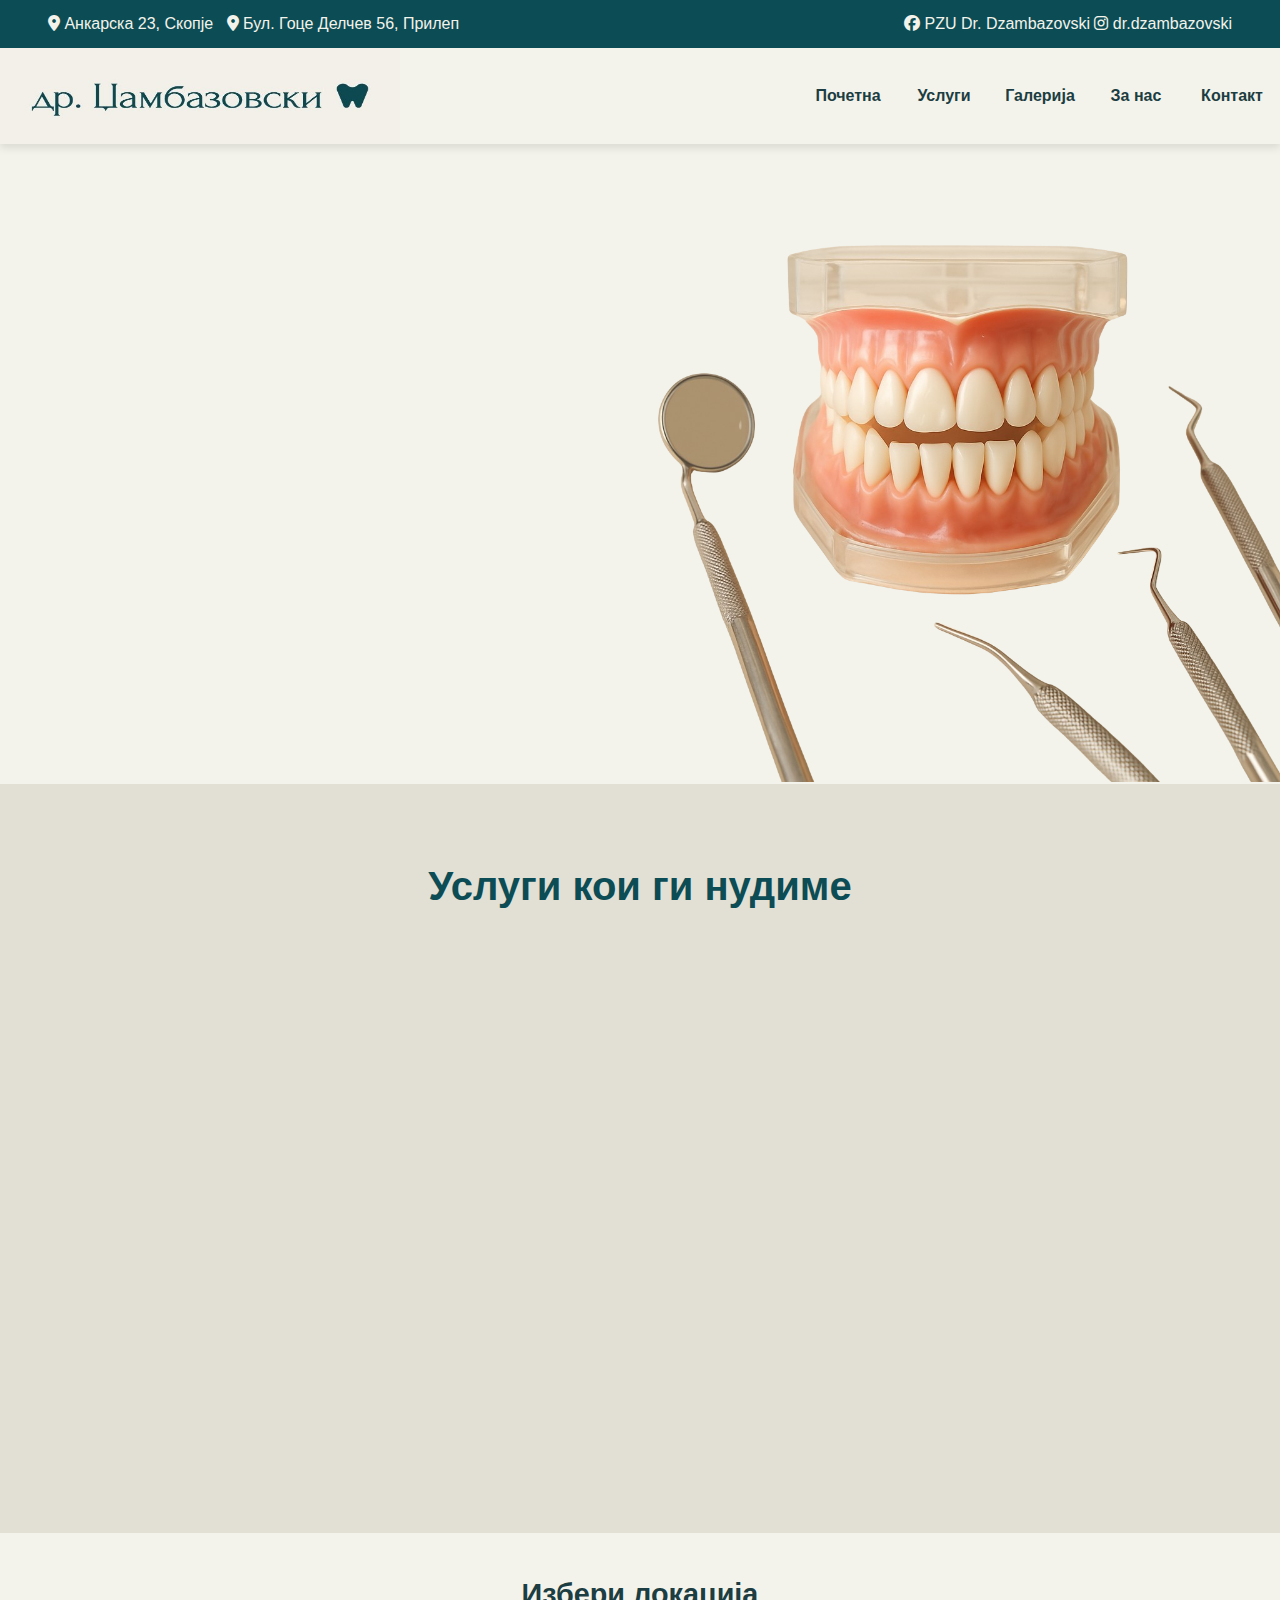
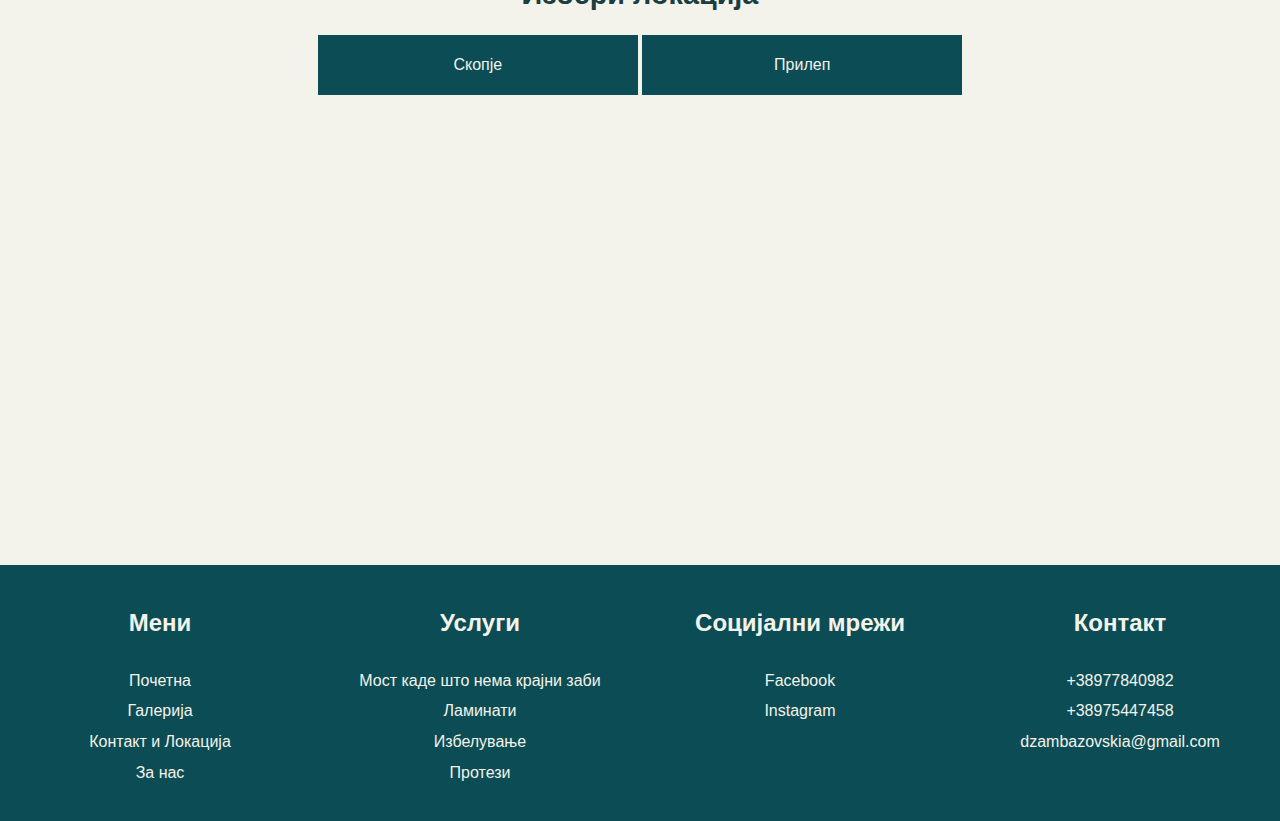
==== commit 2eaf8e90: "Add files via upload" ====
--- a/index.html
+++ b/index.html
@@ -21,7 +21,7 @@
 
         <div class="top-line-left">
 
-            <a> <i class="fa-solid fa-location-dot"></i>&nbsp;Анкарска 23, Скопје &nbsp;</a><a> <i class="fa-solid fa-location-dot"></i> &nbsp; Бул. Гоце Делчев 56, Прилеп</a>
+            <a> <i class="fa-solid fa-location-dot"></i>&nbsp;Анкарска 23, Скопје &nbsp;</a><a> <i class="fa-solid fa-location-dot"></i> Бул. Гоце Делчев 56, Прилеп</a>
         </div>
 
         <div class="top-line-right">
@@ -75,18 +75,19 @@
 
     <div class="welcome-container">
 
-        <h1>Добредојдовте!</h1>
-        <h2>Официјална страна на Стоматолошка ординација <br> Др. Џамбазовски</h2>
-        <h3>Вашата насмевка е наш приоритет!</h3>
+        <h1 class="h1">Добредојдовте!</h1>
+        <h2 class="h2">Официјална страна на Стоматолошка ординација <br> Др. Џамбазовски</h2>
+        <h3 class="h3">Вашата насмевка е наш приоритет!</h3>
         <button class="call-now" onclick="makeCall()">
-            <a>Закажете бесплатна консултација</a>
+            <a>Закажете Kонсултација</a>
         </button>
 
     </div>
 
     <div class="image-container">
 
-        <img src="images/how-long-does-a-dentist-appointment-take.jpg" class="home-image">
+        <img src="images/tt.png" class="home-image">
+
 
     </div>
 
@@ -97,37 +98,37 @@
 
 <div id="index-sercives">
 
-    <h2>Услуги кои ги нудиме</h2>
+    <h2 class="services-title">Услуги кои ги нудиме</h2>
 
     <div id="services-wrapper">
         <i id="left" class="fa-solid  fas fa-angle-left" onclick="moveCarousel('left')"></i>
 
         <div class="services-list">
         <div class="card" onclick='openService("services/service-1.html")'>
-            <img src="images/most.jpg">
+            <img src="images/most.jpg" class="card-image">
             <h2>Мост каде што нема крајни заби</h2>
-            <p>Изработка циркуларен фиксен мост со или без импанти</p>
+
             <button><a href="services/service-1.html">Дознај повеќе...</a></button>
         </div>
 
         <div class="card" onclick='openService("services/service-2.html")'>
-            <img src="images/laminati.jpg">
+            <img src="images/laminati.jpg" class="card-image">
             <h2>Ламинати и HOLLYWOOD Smile</h2>
-            <p>Промена на изгледот и насмевката без оштетување на забите</p>
+
             <button><a  href="services/service-2.html">Дознај повеќе...</a></button>
         </div>
 
         <div class="card" onclick='openService("services/service-3.html")'>
-            <img src="images/vilica.png">
+            <img src="images/vilica.png" class="card-image">
             <h2>Протези</h2>
-            <p>Изработка на тотални вилици</p>
+
             <button><a  href="services/service-3.html">Дознај повеќе...</a></button>
         </div>
 
         <div class="card" onclick='openService("services/service-4.html")'>
-            <img src="images/izbeluvanje.jpg">
+            <img src="images/izbeluvanje.jpg" class="card-image">
             <h2>Избелување</h2>
-            <p>Избелување во ординација или во домаашни услови</p>
+
             <button><a  href="services/service-4.html">Дознај повеќе...</a></button>
         </div>
         </div>
@@ -140,61 +141,62 @@
 
 <div id="contact">
 
-
+    <div class="location-picker">
+    <h2>Избери локација</h2>
+
+    <div class="btn-container">
+        <button onclick="locationSK()">Скопје</button>
+        <button onclick="locationPP()">Прилеп</button>
+    </div>
+</div>
+
+
+<!--    <div id="info-sk" class="info" style="display: flex; justify-content: center; align-items: center;">-->
+<!--        <div class="lokacija">-->
+<!--            <i class="fas fa-map-marker-alt"></i>-->
+<!--            <h3>Локација</h3>-->
+<!--            <p>ул. Анкарска 23, Скопје</p>-->
+<!--        </div>-->
+
+<!--        <div class="telefon">-->
+<!--            <i class="fas fa-phone-alt"></i>-->
+<!--            <h3>Телефонски број</h3>-->
+<!--            <a class="tel" onclick="makeCall()">+38977840982</a>-->
+<!--        </div>-->
+<!--        <div class="email">-->
+<!--            <i class="fas fa-envelope"></i>-->
+<!--            <h3>Е-маил</h3>-->
+<!--            <p>dzambazovskia@gmail.com</p>-->
+<!--        </div>-->
+<!--    </div>-->
+
+    <div id="info-pp" class="info" style="display: none; justify-content: center; align-items: center;">
+        <div class="lokacija">
+            <i class="fas fa-map-marker-alt"></i>
+            <h3>Локација</h3>
+            <p>ул. Булевар Гоце Делчев 56, Прилеп</p>
+        </div>
+
+        <div class="telefon">
+            <i class="fas fa-phone-alt"></i>
+            <h3>Телефонски број</h3>
+            <a class="tel" onclick="makeCall()">+38975447458</a>
+        </div>
+        <div class="email">
+            <i class="fas fa-envelope"></i>
+            <h3>Е-маил</h3>
+            <p>dzambazovskia@gmail.com</p>
+        </div>
+    </div>
 
     <div class="location-container">
 
-        <h2>Избери локација</h2>
-
-        <div class="btn-container">
-            <button onclick="locationSK()">Скопје</button>
-            <button onclick="locationPP()">Прилеп</button>
-        </div>
-
-        <iframe id="sk-frame" src="https://www.google.com/maps/embed?pb=!1m18!1m12!1m3!1d11774.780570472481!2d21.392103736362266!3d41.99795772629826!2m3!1f0!2f0!3f0!3m2!1i1024!2i768!4f13.1!3m3!1m2!1s0x6c0dddbd261fe607%3A0xd615f4221bd98d5e!2z0JTRgC4g0I_QsNC80LHQsNC30L7QstGB0LrQuCAtIERyLiBEemFtYmF6b3Zza2k!5e0!3m2!1smk!2smk!4v1733450276467!5m2!1smk!2smk" width="600" height="450" style="border:0;" allowfullscreen="" loading="lazy" referrerpolicy="no-referrer-when-downgrade"></iframe>
+
+
+<!--        <iframe id="sk-frame" src="https://www.google.com/maps/embed?pb=!1m18!1m12!1m3!1d11774.780570472481!2d21.392103736362266!3d41.99795772629826!2m3!1f0!2f0!3f0!3m2!1i1024!2i768!4f13.1!3m3!1m2!1s0x6c0dddbd261fe607%3A0xd615f4221bd98d5e!2z0JTRgC4g0I_QsNC80LHQsNC30L7QstGB0LrQuCAtIERyLiBEemFtYmF6b3Zza2k!5e0!3m2!1smk!2smk!4v1733450276467!5m2!1smk!2smk" width="600" height="450" style="border:0;" allowfullscreen="" loading="lazy" referrerpolicy="no-referrer-when-downgrade"></iframe>-->
         <iframe id = "pp-frame" src="https://www.google.com/maps/embed?pb=!1m18!1m12!1m3!1d3279.204169083656!2d21.54599161709484!3d41.34402980291249!2m3!1f0!2f0!3f0!3m2!1i1024!2i768!4f13.1!3m3!1m2!1s0x1356ebe0de86137b%3A0x214aff6a3c29fbca!2z0JTRgC4g0I_QsNC80LHQsNC30L7QstGB0LrQuCAtIERyLiBEemFtYmF6b3Zza2k!5e0!3m2!1smk!2smk!4v1733450607750!5m2!1smk!2smk" width="600" height="450" style="border:0;" allowfullscreen="" loading="lazy" referrerpolicy="no-referrer-when-downgrade"></iframe>
     </div>
 
-    <div id="info-sk" class="info" style="display: grid; justify-content: center; align-items: center;">
-        <div>
-        <h3>Ординација:</h3>
-        <p>Скопје</p>
-        </div>
-        <div>
-        <h3>Адреса:</h3>
-        <p>Анкарска 23</p>
-        </div>
-        <div>
-        <h3>Телефонски број:</h3>
-        <a class="tel" onclick="makeCall()">+38977840982</a>
-        </div>
-        <div>
-        <h3>Е-маил:</h3>
-        <p>dzambazovskia@gmail.com</p>
-        </div>
-    </div>
-
-    <div id="info-pp" class="info" style="display: none; justify-content: center; align-items: center;">
-        <div>
-            <h3>Ординација:</h3>
-            <p>Прилеп</p>
-        </div>
-        <div>
-            <h3>Адреса:</h3>
-            <p>Булевар Гоце Делчев 56</p>
-        </div>
-        <div>
-            <h3>Телефонски број:</h3>
-            <a class="tel" onclick="makeCall()">+38975447458</a>
-        </div>
-        <div>
-            <h3>Е-маил:</h3>
-            <p>dzambazovskia@gmail.com</p>
-        </div>
-    </div>
-
-
-
 
 </div>
 
@@ -202,8 +204,9 @@
 
     <div class="footer-menu">
 
-        <ul>
-            <h2>Мени</h2>
+        <h2>Мени</h2>
+        <ul>
+
             <li>
                 <a href="index.html">Почетна</a>
             </li>
@@ -221,8 +224,9 @@
 
     <div class="footer-menu">
 
-        <ul>
-            <h2>Услуги кои ги нудиме</h2>
+        <h2>Услуги</h2>
+        <ul>
+
             <li>
                 <a href="services/service-1.html">Мост каде што нема крајни заби</a>
             </li>
@@ -241,8 +245,9 @@
 
     <div class="footer-menu">
 
-        <ul>
-            <h2>Заследете не на <br>социјалните мрежи</h2>
+        <h2>Социјални мрежи</h2>
+        <ul>
+
             <li>
                 <a href="https://www.facebook.com/p/PZU-Dr-Dzambazovski-100084853701404/?locale=mk_MK" target="_blank">Facebook</a>
             </li>
@@ -253,9 +258,9 @@
     </div>
 
     <div class="footer-menu">
-
-        <ul>
-            <h2>Контакт</h2>
+        <h2>Контакт</h2>
+        <ul>
+
             <li onclick="makeCall()">
                 +38977840982
             </li>
--- a/style/index-stylesheet.css
+++ b/style/index-stylesheet.css
@@ -17,6 +17,7 @@
     flex-direction: column;
     height: 9em;
     top: 0;
+    box-shadow: 0 4px 8px rgba(0, 0, 0, 0.1);
 }
 
 #mobile-menu{
@@ -28,16 +29,18 @@
     display: flex;
     justify-content: space-between;
     align-items: center;
-    background-color: #729494;
-    color: #1C3D41;
+    background-color: #0c4c54;
+    color: #f3f3eb;
+    padding-left: 3em;
+    padding-right: 3em;
 }
 .top-line a{
-    color: #1C3D41;
+    color: #f3f3eb;
     text-decoration: none;
     cursor: pointer;
 }
 .top-line a:visited{
-    color: #1C3D41;
+    color: #f3f3eb;
 }
 
 .second-line{
@@ -78,8 +81,8 @@
     text-align: center;
 }
 
-.main-list:hover{
-    background-color: #729494;
+.main-list:hover a{
+    color: #729494;
 }
 
 .main-list a{
@@ -88,6 +91,7 @@
     align-items: center;
     justify-content: center;
     text-decoration: none;
+    font-weight: bold;
     color: #1C3D41;
     height: 100%;
 }
@@ -104,52 +108,147 @@
     width: 100%;
     height: 40em;
     display: flex;
-    justify-content: space-around;
-    align-items: center;
-    background-image: url("../images/5.jpg");
-    background-repeat: no-repeat;
-    background-size: cover;
-    color: #f3f3eb;
+    justify-content: space-between;
+    align-items: center;
+    background-color:#f3f3eb;
+    color: #f3f3eb;
+    box-shadow: 0 4px 8px rgba(0, 0, 0, 0.1);
 }
 
 .home-image{
-    width: 28em;
+
+    width: 40em;
     height: auto;
 }
+
+.welcome-container{
+    margin-left: 8em;
+    margin-top: -10em;
+}
+
+.h1{
+    font-size: 2em;
+    position: relative;
+    opacity: 0;
+    transform: translateX(100%);
+    animation: slideIn 1s ease-out forwards;
+    color: #0c4c54;
+
+}
+
+.h2{
+    position: relative;
+    opacity: 0;
+    transform: translateX(100%);
+    animation: slideIn 1s ease-out forwards;
+    color: #0c4c54;
+    font-weight: lighter;
+    margin-top: -0.5em;
+
+}
+
+.h3{
+    position: relative;
+    opacity: 0;
+    transform: translateX(100%);
+    animation: slideIn 1s ease-out forwards;
+    color: #0c4c54;
+    font-weight: lighter;
+    margin-top: -0.5em;
+}
+
 
 .call-now{
     height: 4.3em;
-    background-color: #f3f3eb;
+    width: 18em;
+    border-radius: 0.4em;
+    background-color: #0c4c54;
     cursor: pointer;
     border: none;
+    position: relative;
+    opacity: 0;
+    transform: translateX(100%);
+    animation: slideIn 1s ease-out forwards;
+}
+
+.h1 {
+    animation-delay: 0s; /* First element appears immediately */
+}
+
+.h2 {
+    animation-delay: 0.3s; /* First element appears immediately */
+}
+
+.h3 {
+    animation-delay: 0.5s; /* First element appears immediately */
+}
+
+.call-now{
+    animation-delay: 1s;
+}
+
+@keyframes slideIn {
+    from {
+        opacity: 0;
+        transform: translateX(100%);
+    }
+    to {
+        opacity: 1;
+        transform: translateX(0);
+    }
 }
 
 .call-now a{
-    color: #1C3D41;
+    color: #f3f3eb;
     text-decoration: none;
+    font-weight: bold;
+    font-size: 1.2em;
 }
 .call-now:hover{
     background-color: #729494;
 }
 
 #contact{
+    background: #f3f3eb;
     height: auto;
-    display: flex;
-    justify-content: space-around;
-    align-items: center;
-    background-color: #f3f3eb;
+    width: 100%;
+    display: flex;
+    flex-direction: column;
+    justify-content: center;
+    align-items: center;
+}
+
+#info-sk,
+#info-pp{
+    display: flex;
+    flex-direction: row;
+}
+
+
+.lokacija,
+.telefon,
+.email{
+    background-color: rgba(226,223,213,0.5);
+    height: 10em;
+    width: 20em;
+    display: flex;
+    justify-content: center;
+    align-items: center;
+    flex-direction: column;
+    margin: 2em;
+    color: #0c4c54;
+}
+.location-picker{
+    display: flex;
+    align-items: center;
+    justify-content: center;
+    flex-direction: column;
+    margin-top: 1.3em;
+}
+
+.location-picker h2{
     color: #1C3D41;
-    padding-bottom: 3em;
-}
-
-.info{
-    display: flex;
-    flex-direction: column;
-    align-items: center;
-    background-color: #0c4c54;
-    width: 17em;
-    color: #f3f3eb;
-    border-radius: 1em;
+    font-size: 1.8em;
 }
 
 .btn-container button{
@@ -157,32 +256,65 @@
     background-color: #0c4c54;
     color: #f3f3eb;
     height: 3.8em;
-    width: 7em;
+    width: 20em;
+    font-size: 1em;
 }
 .btn-container button:hover{
     background-color: #729494;
 }
 
+iframe{
+    width: 80em;
+    margin-bottom: 1em;
+}
+
 #footer{
     width: 100%;
-    height: auto;
+    height: 16em;
     display: flex;
     align-items: center;
     flex-direction: row;
-    background-color: #1C3D41;
+    background-color: #0c4c54;
     flex-wrap: wrap;
 
 }
 
 .footer-menu{
+
+    width: 100%;
+    display: flex;
+    align-items: center;
+    flex-direction: column;
     color: #f3f3eb;
     flex: 1;
     height: 100%;
-    border-right: 1px solid #729494;
+
+}
+
+.footer-menu h2{
+    padding: 1em;
+    display: flex;
+    align-items: center;
 }
 
 .footer-menu ul{
+    margin-top: -1em;
+    padding: 0;
+    width: 100%;
     list-style: none;
+    display: flex;
+    align-items: center;
+    justify-content: center;
+    flex-direction: column;
+
+}
+.footer-menu ul li{
+    width: 100%;
+    margin-top: 0.4em;
+    margin-bottom: 0.4em;
+    display: flex;
+    align-items: center;
+    justify-content: center;
 }
 
 #footer a{
@@ -196,40 +328,101 @@
 
 
 @media(max-width: 767px) {
-    .image-container{
-        display: none;
-    }
-
-    .top-line-right{
-        display: flex;
-        flex-direction: column;
-        align-items: end;
+    /*.image-container{*/
+    /*    display: none;*/
+    /*}*/
+
+    .top-line{
+        width: 100%;
+        margin: 0;
+        padding: 0;
+        display: flex;
+        flex-direction: row;
+        justify-content: space-between;
+        align-items: center;
     }
 
     .top-line-left{
         display: flex;
         flex-direction: column;
-        justify-content: center;
         align-items: start;
         font-size: 0.9em;
-    }
-
+        margin-left: 0.8em;
+    }
+    .top-line-right{
+        display: flex;
+        flex-direction: column;
+        align-items: end;
+        font-size: 0.9em;
+        margin-right: 0.8em;
+    }
     .top-line a{
         font-weight: bold;
         font-size: 0.8em;
     }
 
-
+    .home-image{
+        width: 15em;
+        height: auto;
+        margin-top: 5em;
+        margin-right: 10em;
+    }
+    .h2{
+        display: none;
+    }
+    .h1{
+        font-size: 1.4em;
+    }
+    .h3{
+        font-size: 1em;
+    }
+    .call-now{
+        height: 5em;
+        width: 15em;
+        font-size: 0.7em;
+    }
+    .welcome-container{
+        display: flex;
+        flex-direction: column;
+        align-items: start;
+        margin-right: 3em;
+        margin-top: 0.3em;
+        padding-left: 10em;
+    }
 
     #home{
-        display: flex !important;
+        overflow: hidden;
+        display: inline-flex !important;
         justify-content: center !important;
         align-items: center !important;
-        height: 35em;
-    }
-
-    .welcome-container{
-        padding-left: 2em;
+        height: 20em;
+    }
+
+    #info-sk{
+
+        flex-direction: column;
+        margin: 0 !important;
+    }
+    #info-pp{
+        flex-direction: column;
+
+    }
+
+    .location-picker{
+        flex-direction: column;
+        font-size: 0.5em;
+    }
+    .btn-container{
+        flex-direction: row;
+        font-size: 1em;
+    }
+
+    #contact{
+        height: auto !important;
+        display: flex;
+        flex-direction: column !important;
+        justify-content: space-between !important;
+        align-items: center;
     }
 
 
@@ -263,7 +456,7 @@
     }
 
     #logo{
-        width: 20em;
+        width: 18em;
         height: auto;
     }
 
@@ -285,16 +478,29 @@
         margin: 5px 0;
     }
 
-
-
-
-    
+    .services-title{
+        font-size: 1.6em !important;
+    }
+
+    .card img{
+        width: 90% !important;
+    }
+
+
+
+
 }
 
 @media (max-width: 970px) {
 
+    #home{
+        overflow: hidden;
+        
+    }
+
     #footer{
-        height: 44em;
+        width: 100%;
+        height: auto;
         display: flex !important;
         flex-direction: column !important;
         flex-wrap: wrap;
@@ -308,6 +514,14 @@
         flex-direction: column;
         justify-content: center;
         align-items: start;
+    }
+
+
+    .footer-menu ul li{
+        display: flex;
+        align-items: start !important;
+        justify-content: start !important;
+        padding-left: 3em !important;
     }
 
     #info-sk{
@@ -374,7 +588,7 @@
         flex-direction: column;
         justify-content: start;
         align-items: center;
-        height: 40em;
+        height: auto;
         padding-bottom: 0;
     }
 
@@ -389,7 +603,7 @@
 #index-sercives{
     width: 100%;
     height: auto;
-    background-color: #f3f3eb;
+    background-color: #E2DFD5;
     display: flex;
     flex-direction: column;
     justify-content: center;
@@ -408,9 +622,11 @@
     margin-bottom: 4em;
 }
 
-#index-sercives h2{
+#index-sercives .services-title{
     margin-top: 2em;
     margin-bottom: 2em;
+    color: #0c4c54;
+    font-size: 2.5em;
 }
 #services-wrapper i{
     font-size: 2rem;
@@ -435,22 +651,38 @@
 
 
 .card{
-    height: 28em;
+    height: 30em;
     background-color: white;
     display: flex;
     flex-direction: column;
-    justify-content: center;
+    justify-content: space-between;
     align-items: center;
     box-sizing: border-box;
-
-
+    box-shadow: 0 4px 8px rgba(0, 0, 0, 0.1);
+    opacity: 0;  /* Initially, the card is hidden */
+    transform: translateY(-50px); /* Start the card above its normal position */
+    animation: appearFromTop 0.5s forwards; /* Apply the animation */
+
+}
+
+@keyframes appearFromTop {
+    to {
+        opacity: 1;
+        transform: translateY(0); /* The card moves to its normal position */
+    }
 }
 
 .card img{
-    width: 15em;
+    width: 18em;
     height: auto;
     margin-top: 1em;
-}
+    transition: transform 0.3s ease; /* Smooth transition for image scaling */
+}
+
+.card:hover .card-image {
+    transform: scale(1.1); /* Increase the image size */
+}
+
 .card p{
     height: 1em;
     font-size: 0.8em;
@@ -474,8 +706,12 @@
     background-color: #0c4c54;
     border: none;
     margin-top: 0.5em;
-}
-.card button:hover{
+    transition: background-color 0.3s ease; /* Smooth transition for color change */
+}
+
+
+
+.card:hover button{
     background-color: #729494;
 }
 
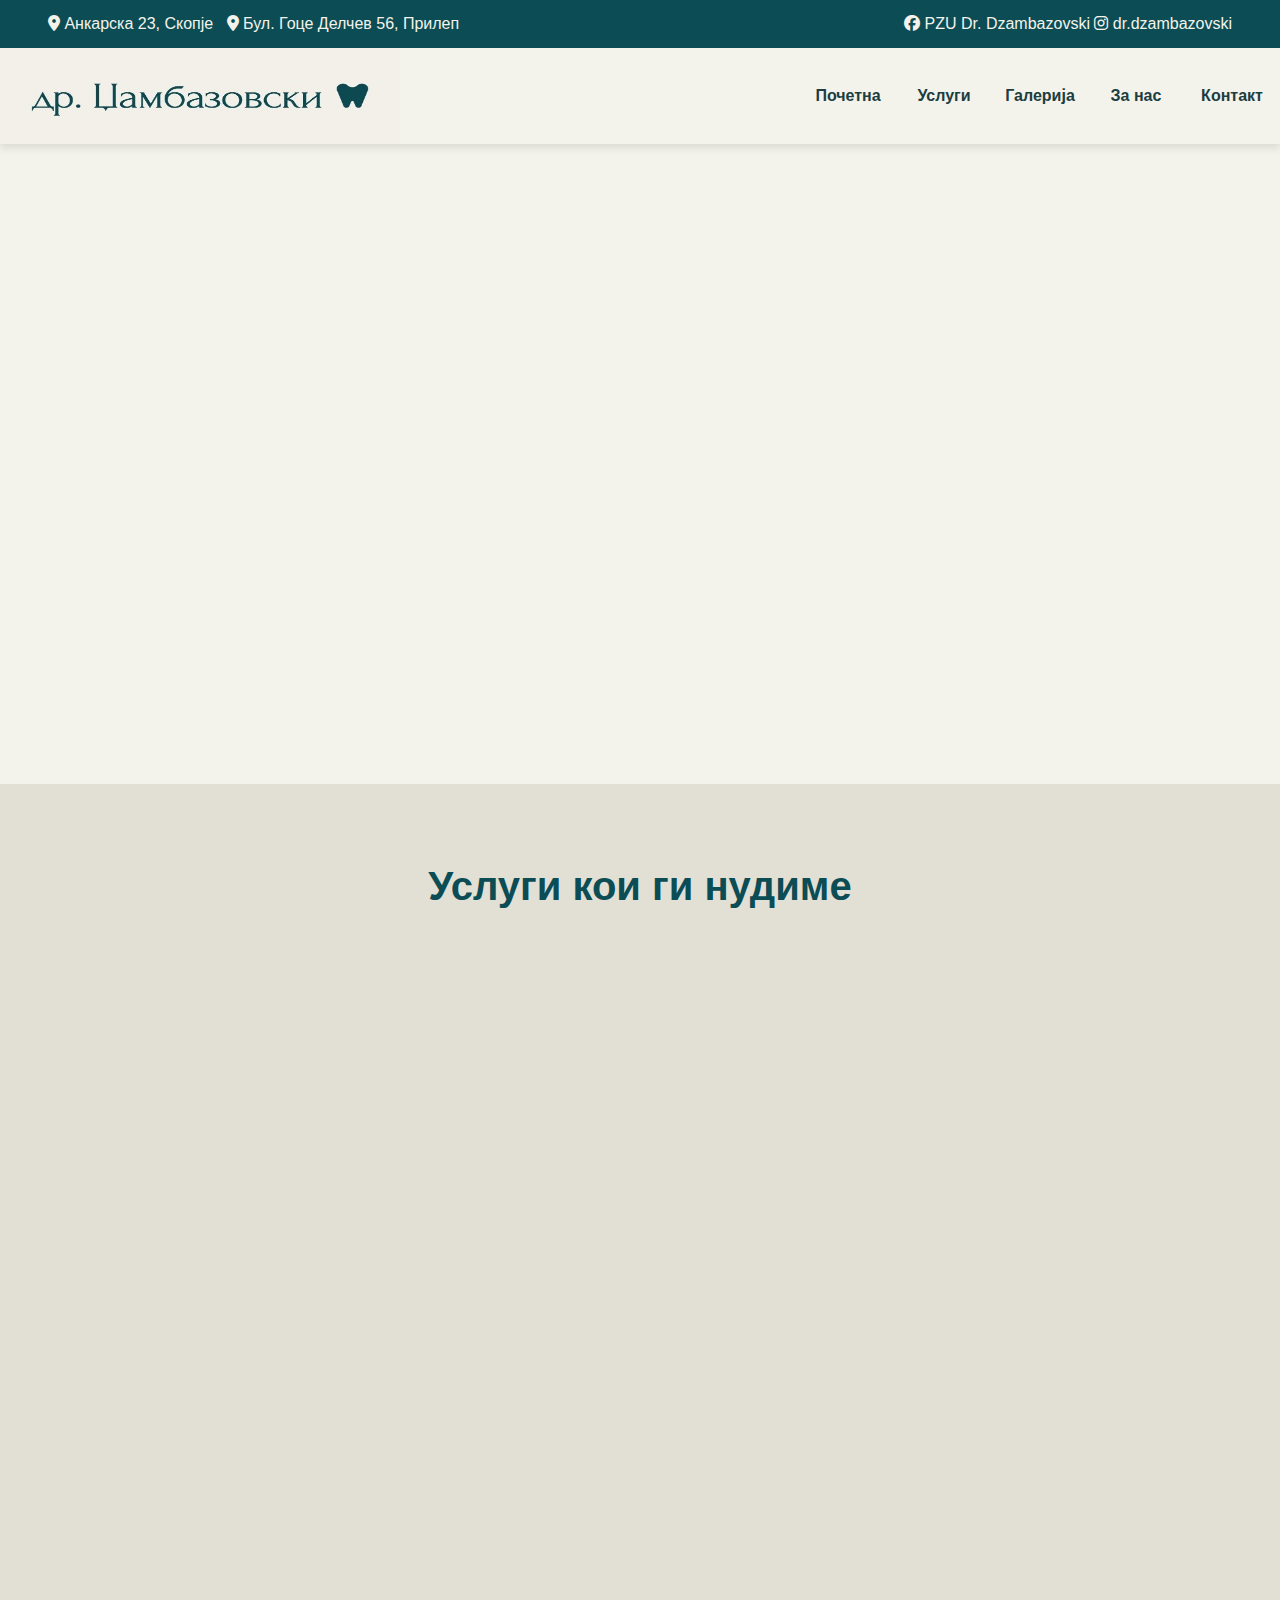
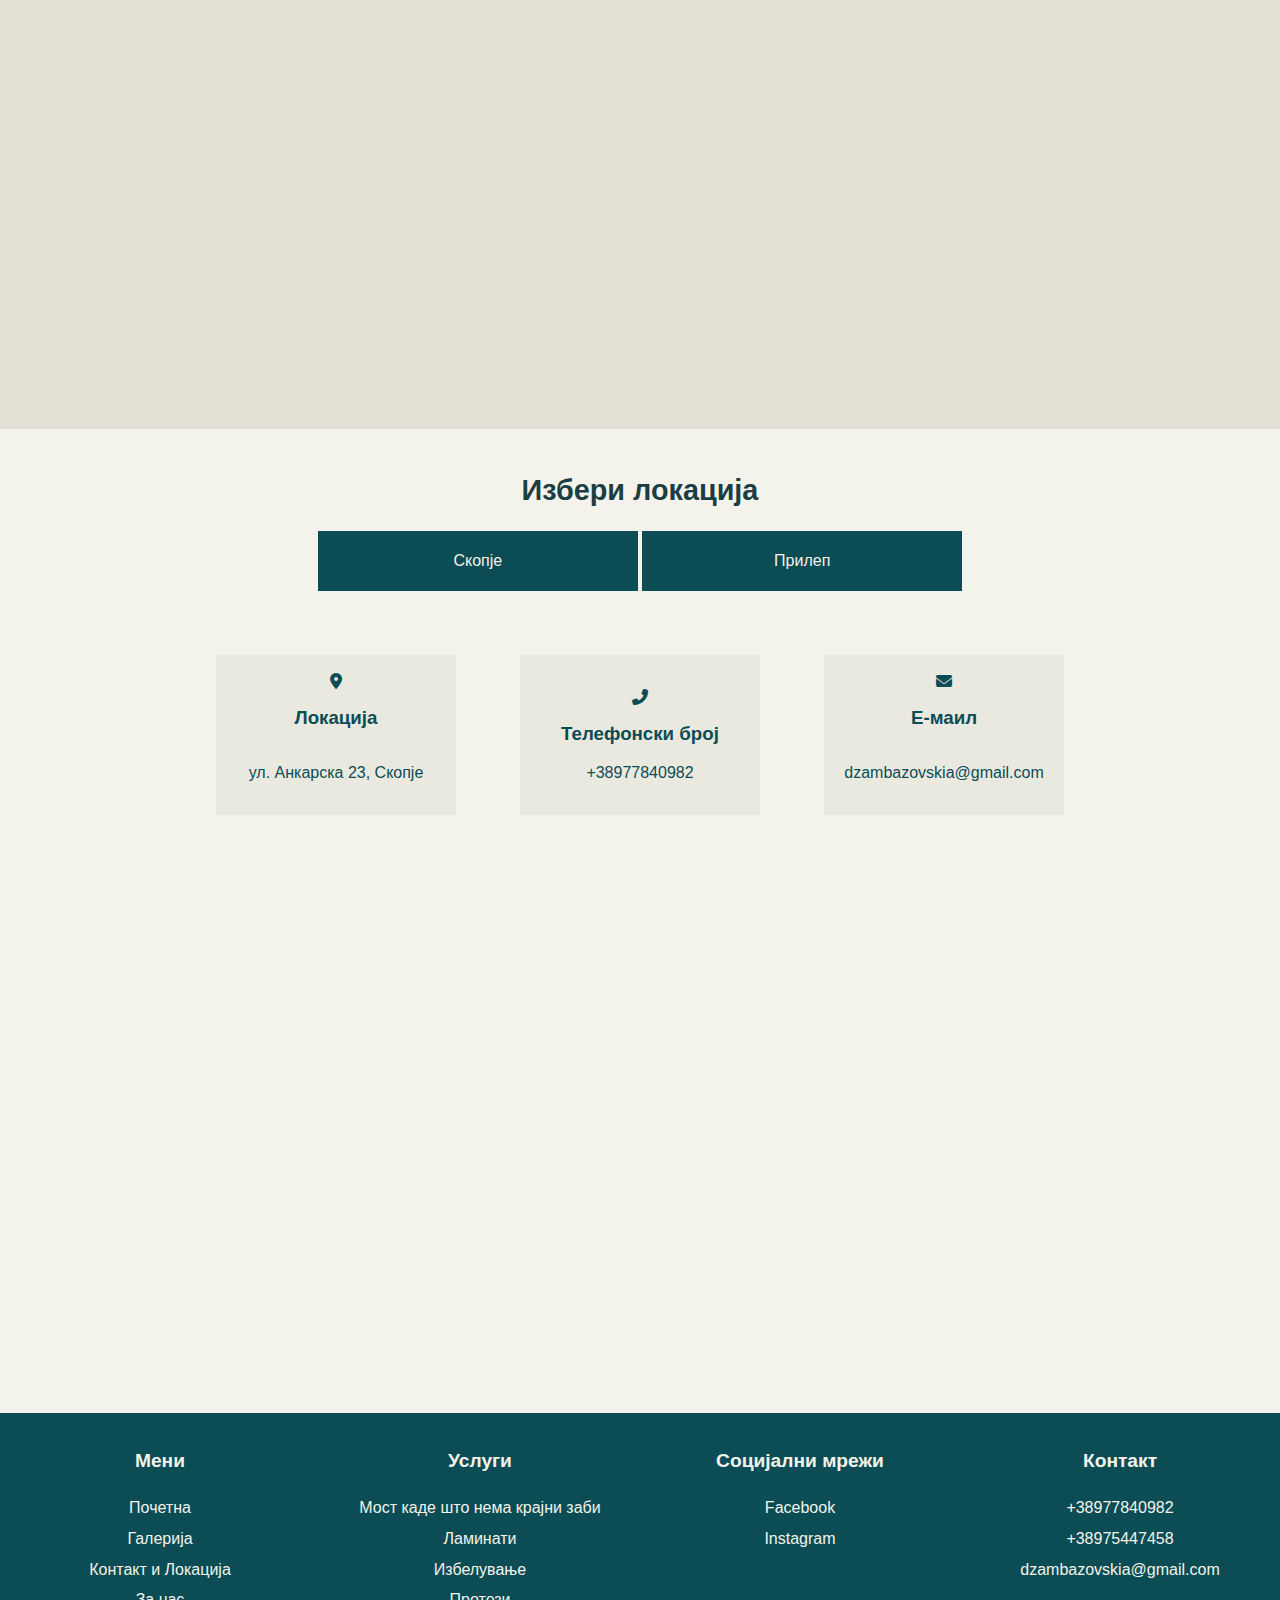
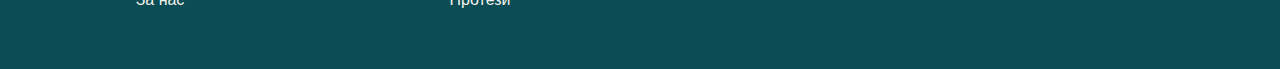
==== commit b19c5883: "Add files via upload" ====
--- a/index.html
+++ b/index.html
@@ -101,7 +101,6 @@
     <h2 class="services-title">Услуги кои ги нудиме</h2>
 
     <div id="services-wrapper">
-        <i id="left" class="fa-solid  fas fa-angle-left" onclick="moveCarousel('left')"></i>
 
         <div class="services-list">
         <div class="card" onclick='openService("services/service-1.html")'>
@@ -134,7 +133,6 @@
         </div>
 
 
-        <i id="right" class="fa-solid fas fa-angle-right" onclick="moveCarousel('right')"></i>
     </div>
 </div>
 
@@ -151,24 +149,24 @@
 </div>
 
 
-<!--    <div id="info-sk" class="info" style="display: flex; justify-content: center; align-items: center;">-->
-<!--        <div class="lokacija">-->
-<!--            <i class="fas fa-map-marker-alt"></i>-->
-<!--            <h3>Локација</h3>-->
-<!--            <p>ул. Анкарска 23, Скопје</p>-->
-<!--        </div>-->
-
-<!--        <div class="telefon">-->
-<!--            <i class="fas fa-phone-alt"></i>-->
-<!--            <h3>Телефонски број</h3>-->
-<!--            <a class="tel" onclick="makeCall()">+38977840982</a>-->
-<!--        </div>-->
-<!--        <div class="email">-->
-<!--            <i class="fas fa-envelope"></i>-->
-<!--            <h3>Е-маил</h3>-->
-<!--            <p>dzambazovskia@gmail.com</p>-->
-<!--        </div>-->
-<!--    </div>-->
+    <div id="info-sk" class="info" style="display: flex; justify-content: center; align-items: center;">
+        <div class="lokacija">
+            <i class="fas fa-map-marker-alt"></i>
+            <h3>Локација</h3>
+            <p>ул. Анкарска 23, Скопје</p>
+        </div>
+
+        <div class="telefon">
+            <i class="fas fa-phone-alt"></i>
+            <h3>Телефонски број</h3>
+            <a class="tel" onclick="makeCall()">+38977840982</a>
+        </div>
+        <div class="email">
+            <i class="fas fa-envelope"></i>
+            <h3>Е-маил</h3>
+            <p>dzambazovskia@gmail.com</p>
+        </div>
+    </div>
 
     <div id="info-pp" class="info" style="display: none; justify-content: center; align-items: center;">
         <div class="lokacija">
--- a/style/index-stylesheet.css
+++ b/style/index-stylesheet.css
@@ -8,6 +8,7 @@
 
     font-family:   'Arial', sans-serif;
 }
+
 
 #header{
     width: 100%;
@@ -105,12 +106,12 @@
 }
 
 #home{
+    background-color: #f3f3eb;
     width: 100%;
     height: 40em;
     display: flex;
     justify-content: space-between;
     align-items: center;
-    background-color:#f3f3eb;
     color: #f3f3eb;
     box-shadow: 0 4px 8px rgba(0, 0, 0, 0.1);
 }
@@ -119,6 +120,17 @@
 
     width: 40em;
     height: auto;
+    opacity: 0;
+    animation: fadeIn 2s ease-in-out forwards;
+}
+
+@keyframes fadeIn {
+    from {
+        opacity: 0;
+    }
+    to {
+        opacity: 1;
+    }
 }
 
 .welcome-container{
@@ -309,7 +321,6 @@
 
 }
 .footer-menu ul li{
-    width: 100%;
     margin-top: 0.4em;
     margin-bottom: 0.4em;
     display: flex;
@@ -328,9 +339,16 @@
 
 
 @media(max-width: 767px) {
-    /*.image-container{*/
-    /*    display: none;*/
-    /*}*/
+
+    body{
+        margin: 0;
+        padding: 0;
+        width: 100%;
+    }
+
+    .image-container{
+        display: none;
+    }
 
     .top-line{
         width: 100%;
@@ -366,6 +384,8 @@
         height: auto;
         margin-top: 5em;
         margin-right: 10em;
+        overflow: hidden;
+        display: none;
     }
     .h2{
         display: none;
@@ -382,29 +402,41 @@
         font-size: 0.7em;
     }
     .welcome-container{
-        display: flex;
-        flex-direction: column;
+        width: 100%;
+        display: flex;
+        flex-direction: column;
+        justify-content: start;
         align-items: start;
-        margin-right: 3em;
         margin-top: 0.3em;
-        padding-left: 10em;
+
+
     }
 
     #home{
         overflow: hidden;
         display: inline-flex !important;
-        justify-content: center !important;
+        justify-content: start !important;
         align-items: center !important;
         height: 20em;
+        width: 100% !important;
+        background-image: url("images/Frame.jpg");
+        filter: brightness(95%);
+        background-size: cover !important;
+        background-position: center !important;
+        background-repeat: no-repeat;
     }
 
     #info-sk{
 
         flex-direction: column;
         margin: 0 !important;
+        width: 90%;
+
     }
     #info-pp{
         flex-direction: column;
+        margin: 0 !important;
+        width: 90%;
 
     }
 
@@ -423,8 +455,8 @@
         flex-direction: column !important;
         justify-content: space-between !important;
         align-items: center;
-    }
-
+        width: 100%;
+    }
 
 
     .second-line{
@@ -491,112 +523,7 @@
 
 }
 
-@media (max-width: 970px) {
-
-    #home{
-        overflow: hidden;
-        
-    }
-
-    #footer{
-        width: 100%;
-        height: auto;
-        display: flex !important;
-        flex-direction: column !important;
-        flex-wrap: wrap;
-        align-items: center !important;
-    }
-
-    .footer-menu{
-        flex: 1;
-        width: 100%;
-        display: flex;
-        flex-direction: column;
-        justify-content: center;
-        align-items: start;
-    }
-
-
-    .footer-menu ul li{
-        display: flex;
-        align-items: start !important;
-        justify-content: start !important;
-        padding-left: 3em !important;
-    }
-
-    #info-sk{
-        grid-template-columns: repeat(2, 1fr) !important;
-        height: 10em;
-        width: 90%;
-    }
-
-    .info h3{
-        font-size: 1.2em;
-        margin: 0;
-        padding: 0;
-    }
-
-    #info-sk div{
-        flex: 1;
-        font-size: 0.9em;
-        display: flex;
-        align-items: center;
-        justify-content: center;
-        flex-direction: column;
-    }
-
-    #info-pp{
-        grid-template-columns: repeat(2, 1fr) !important;
-        height: 10em;
-        width: 90%;
-
-    }
-
-    .info p{
-        color: #f3f3eb;
-        margin: 6px 0 6px 0;
-        padding: 0;
-        font-size: 0.95em;
-    }
-
-    .info p:visited{
-        color: #f3f3eb;
-    }
-
-    #info-pp div{
-        flex: 1;
-        font-size: 0.9em;
-        display: flex;
-        align-items: center;
-        justify-content: center;
-        flex-direction: column;
-    }
-
-
-    iframe{
-        height: 10em;
-        width: 100%;
-    }
-
-    .location-container{
-        height: 20em;
-        width: 90%;
-    }
-
-    #contact{
-        display: flex;
-        flex-direction: column;
-        justify-content: start;
-        align-items: center;
-        height: auto;
-        padding-bottom: 0;
-    }
-
-    .tel:visited{
-        color: #f3f3eb;
-        cursor: pointer;
-    }
-}
+
 
 /*Uslugi index*/
 
@@ -723,14 +650,316 @@
     color: #f3f3eb;
 }
 
+
+
+@media (max-width: 1324px) {
+    .services-list {
+        grid-template-columns: repeat(2, 1fr);
+        place-items: center;
+    }
+
+    .services-list .card{
+        width: 22em;
+    }
+
+    .services-list .card img{
+        width: 20em;
+    }
+
+    .lokacija,
+    .telefon,
+    .email{
+        width: 15em;
+    }
+
+    .lokacija p{
+        text-align: center;
+    }
+
+    iframe{
+        width: 85vw;
+        padding-bottom: 3em;
+        padding-top: 3em;
+    }
+
+    .footer-menu h2{
+        height: 1.3em;
+        font-size: 1.2em;
+    }
+
+    .info{
+        padding-top: 2em;
+    }
+
+    #home{
+        overflow: hidden;
+    }
+
+    .gallery-container .card{
+        width: 19em;
+    }
+    
+}
+@media (max-width: 970px) {
+
+    body{
+        margin: 0;
+        padding: 0;
+    }
+
+    #home{
+        overflow: hidden !important;
+        background-image: url("images/Frame 1.jpg") !important;
+        background-size: cover !important;
+        background-position: center !important;
+        background-repeat: no-repeat;
+
+    }
+
+
+
+    #footer{
+        width: 100%;
+        height: auto;
+        display: grid;
+        grid-template-columns: repeat(2, 1fr) !important;
+        padding-bottom: 2em;
+
+    }
+
+    .footer-menu{
+        width: 100%;
+        display: flex;
+        flex-direction: column;
+        justify-content: center;
+        align-items: start;
+    }
+
+    .footer-menu ul{
+        display: flex;
+        flex-direction: column;
+        justify-content: center;
+        align-items: start;
+    }
+
+
+
+    .footer-menu ul li{
+        display: flex;
+        align-items: start !important;
+        justify-content: start !important;
+
+    }
+
+    .lokacija,
+    .telefon,
+    .email{
+        width: 100% !important;
+        margin: 0 !important;
+        padding: 0 !important;
+    }
+
+
+
+    .info p:visited{
+        color: #f3f3eb;
+    }
+
+    iframe{
+        height: 15em;
+        width: 95vw;
+    }
+
+    .location-container{
+        height: 25em;
+        width: 90%;
+    }
+
+    #contact{
+        display: flex;
+        flex-direction: column;
+        justify-content: start;
+        align-items: center;
+        height: auto;
+        padding-bottom: 0;
+    }
+
+    .tel:visited{
+        color: #f3f3eb;
+        cursor: pointer;
+    }
+}
+
 @media (max-width: 940px) {
     .services-list {
         grid-template-columns: repeat(2, 1fr);
     }
+
+
+    .top-line-right a{
+        margin-left: 1em;
+        font-size: 0.9em;
+    }
+
+    .top-line-left a{
+
+        font-size: 0.9em;
+    }
+    #home{
+        width: 100%;
+        background-color: #f3f3eb;
+        overflow: hidden !important;
+    }
+
+    .welcome-container{
+        margin-left: 3em;
+        margin-top: 1.5em;
+    }
+    .h2{
+        width: 15em;
+    }
+
+    .location-container{
+        width: 100%;
+        display: flex;
+        align-items: center;
+        justify-content: center;
+    }
+    iframe{
+        width: 85vw;
+        margin: 0;
+        padding: 0;
+        height: 20em;
+    }
+
+    .info{
+        margin: 2em;
+    }
+    .lokacija,
+    .telefon,
+    .email{
+        margin: 0.2em !important;
+        width: 15em !important;
+    }
+
+    /*#footer{*/
+    /*    grid-template-columns: repeat(2, 1fr);*/
+
+    /*}*/
+
+}
+
+@media (max-width: 770px) {
+
+    .lokacija,
+    .telefon,
+    .email{
+        margin: 0.2em !important;
+    }
+
+    .top-line{
+        justify-content: space-between;
+        padding-left: 0.8em !important;
+        padding-right: 0.8em !important;
+    }
+
 }
 
 @media (max-width: 650px) {
     .services-list {
         grid-template-columns: repeat(1, 1fr);
     }
+    #home{
+        height: 23em;
+        background-image: url("/images/Frame 1.jpg") !important;
+        background-size: cover !important;
+        background-position: center !important;
+        background-repeat: no-repeat;
+
+    }
+
+    .welcome-container{
+        margin-left: 1em !important;
+        width: 100%;
+        display: flex;
+        flex-direction: column;
+        justify-content: start;
+        align-items: start;
+        margin-top: 0.3em;
+
+    }
+    .location-container{
+        width: 100%;
+        display: flex;
+        align-items: center;
+        justify-content: center;
+    }
+    iframe{
+        width: 23em;
+        height: 15em;
+    }
+    #footer{
+        display: flex;
+        flex-direction: column;
+        justify-content: center;
+        align-items: start;
+    }
+    .footer-menu ul{
+        align-items: start;
+    }
+    .footer-menu li{
+        margin-left: 1em;
+    }
+
+    .location-picker h2{
+        font-size: 2.3em;
+    }
+
+    .location-picker button{
+        height: 3em;
+        width: 9em;
+        font-size: 2em;
+    }
+    .location-picker{
+        margin: 2em;
+    }
+    .lokacija,
+    .telefon,
+    .email{
+        margin: 0.5em !important;
+
+    }
+
+
+}
+
+@media (max-width: 450px) {
+
+    .top-line{
+        padding: 0 !important;
+    }
+
+}
+
+@media (max-width: 391px) {
+    .services-list .card{
+        width: 15em;
+        height: 20em;
+    }
+
+    .location-container{
+        width: 100vw;
+    }
+
+    iframe{
+        margin: 0;
+        padding: 0;
+        width: 80vw;
+    }
+
+    .top-line-left a,
+    .top-line-right a{
+        font-size: 0.8em;
+    }
+
 }